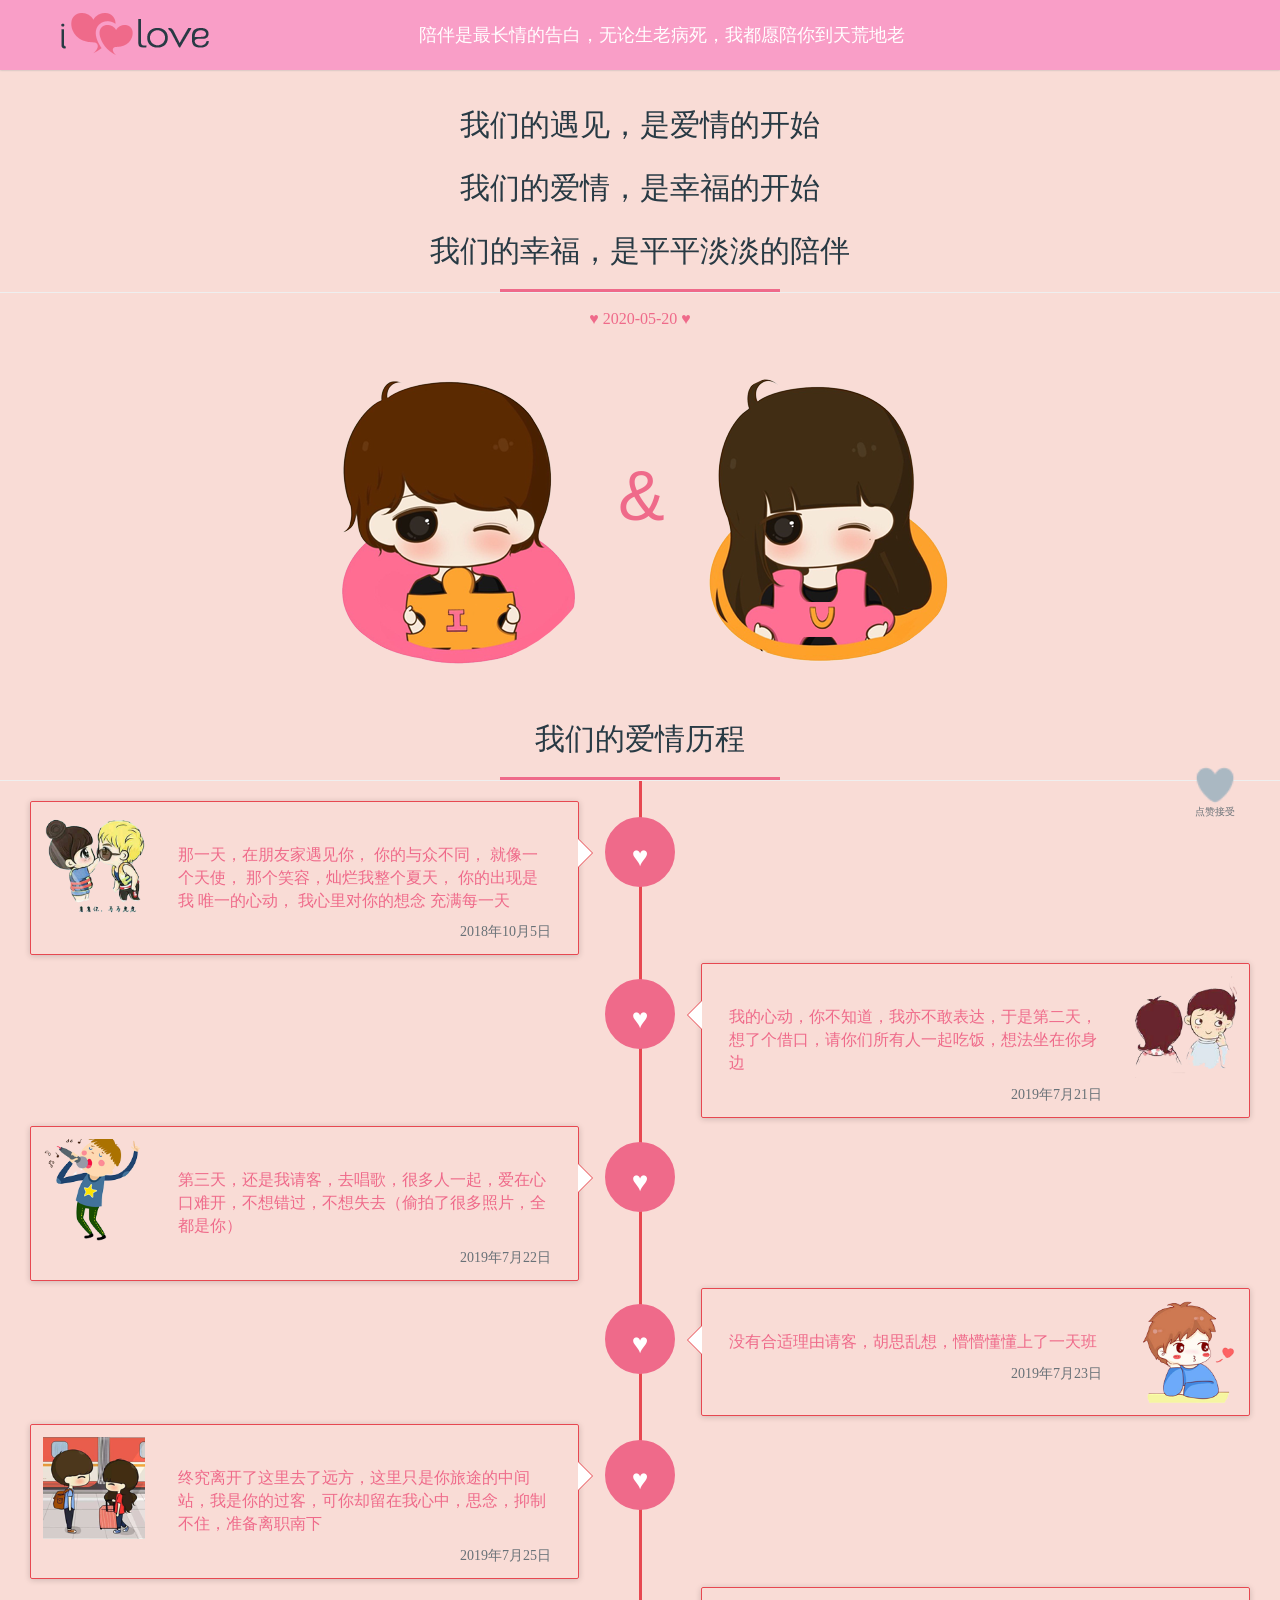
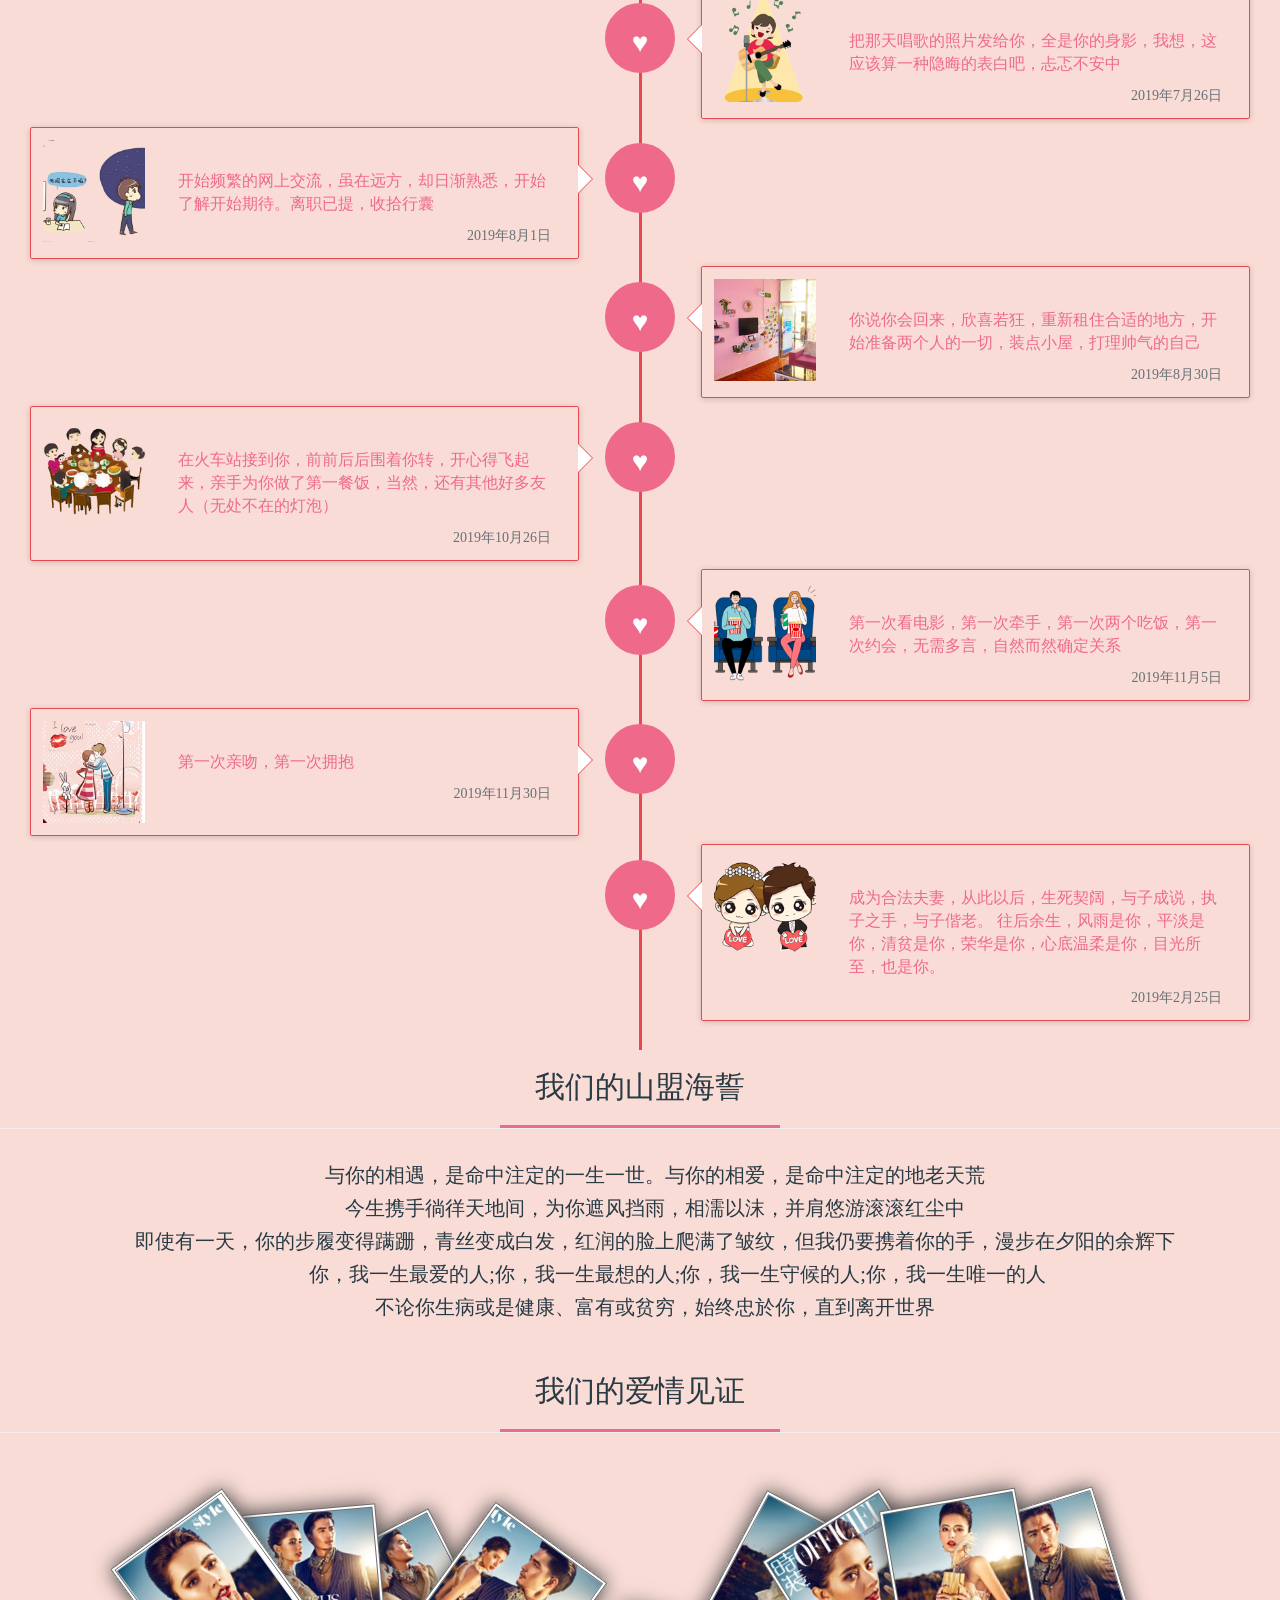
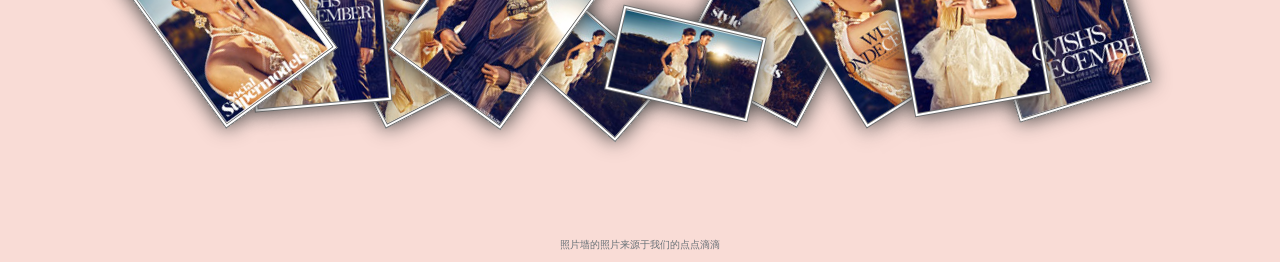
==== index_pc.html @ 4c925f4f "test" ====
<!DOCTYPE html>
<html lang="zh-CN">
<head>
    <title>我们的爱情</title>
    <meta charset="utf-8" />
    <meta http-equiv="X-UA-Compatible" content="IE=edge" />
    <meta name="viewport" content="width=device-width, initial-scale=1.0, maximum-scale=1.0, user-scalable=no"/>
    <link href="css/bootstrap.min.css" rel="stylesheet"/>

    <link href="css/sty.css" rel="stylesheet" />
    <link href="css/one.css" rel="stylesheet" />

    <!--照片墙-->
    <!--必要样式-->
    <link href="css/photopile.css" rel="stylesheet">
    <link rel="stylesheet" href="css/animate.css">
   
</head>
<body class="body">
<nav class="navbar navbar-default navbar-fixed-top" role="navigation"
     data-anijs="if: mouseover, do: bounceIn animated"
     style="background-color: #f99ec7 !important;box-shadow: 0 0 2px 0 #acacac;">
    <img class="pull-left" style="display: inline-block !important;margin: 10px 25px 10px 60px"
         src="images/logo.png" title="">
    <div class="col-xs-8 text-center txt" data-bind="">
        陪伴是最长情的告白，无论生老病死，我都愿陪你到天荒地老
    </div>
</nav>
<div class="container-fluid" style="margin-top: 88px">
    <div id="begin" class="col-xs-12 text-center txt underline" data-anijs="if: mouseover, do: swing animated" >
        <h2 class="col-xs-12" style="font-family: 'Great Vibes',cursive;
    color: #283a44; padding-bottom: 0px;">我们的遇见，是爱情的开始</h2>
        <h2 class="col-xs-12" style="font-family: 'Great Vibes',cursive;
    color: #283a44; padding-bottom: 0px;">我们的爱情，是幸福的开始</h2>
        <h2 class="col-xs-12" style="font-family: 'Great Vibes',cursive;
    color: #283a44; padding-bottom: 0px;">我们的幸福，是平平淡淡的陪伴</h2>
    </div>
    <span class="wow fadeInUp animated col-xs-12 text-center" data-wow-delay="0.7s" style="color: rgb(239, 106, 138);
         visibility: visible; animation-delay: 0.7s; animation-name: fadeInUp;margin: 15px auto;font-size: 16px">
        ♥ 2020-05-20 ♥</span>
    <div class="col-xs-12">
            <div class="col-xs-6 text-right"
                 data-anijs="if: click, do: rollOut animated, to: .boy, after: $removeAnim">
                <ul class="ch-grid man wow flipInX animated" data-wow-delay="0.5s" style="visibility: visible; animation-delay: 0.5s; animation-name: flipInX;">
                    <li class="boy">
                        <img src="images/boy.png" alt="">

                    </li>
                </ul>
            </div>
            <div class="and">&</div>
            <div class="col-xs-6 text-left"
                 data-anijs="if: click, do: rollIn animated, to: .girl, after: $removeAnim">
                <ul class="ch-grid woman wow flipInX animated" data-wow-delay="0.5s" style="visibility: visible; animation-delay: 0.5s; animation-name: flipInX;">
                    <li class="girl">
                        <img src="images/girl.png" alt="">
                    </li>
                </ul>
            </div>
    </div>
    <div class="col-xs-12 text-center txt underline">
        <h2 class="col-xs-12" style="font-family: 'Great Vibes',cursive;
    color: #283a44; padding-bottom: 0px;">我们的爱情历程</h2>
    </div>

    <div id="dslc-module-4" class=" dslc-module-Pluton_Time_Line dslc-in-viewport-check dslc-in-viewport-anim-none   dslc-module-handle-like-regular dslc-in-viewport" data-module-id="4" data-dslc-module-id="Pluton_Time_Line" data-dslc-module-size="12" data-dslc-anim="none" data-dslc-anim-delay="0" data-dslc-anim-duration="650" data-dslc-anim-easing="ease" data-dslc-preset="" style="animation: forwards 0.65s ease 0s 1 normal none running;">
        <div class="ilove_timeline">
            <div class="col-md-12">
                <ul class="timeline col-xs-12" >
                    <li class="col-xs-12" data-anijs="if: scroll, on: window, do: slideInLeft   animated, before: $scrollReveal repeat">
                        <div class="timeline-badge wow fadeInUp animated" data-wow-delay="0.5s"
                             style="visibility: visible; animation-delay: 0.5s; animation-name: fadeInUp;">
                            <i> ♥ </i>
                        </div>
                        <div class="timeline-panel wow fadeInLeft animated" data-wow-delay="0.7s" style="visibility: visible; animation-delay: 0.7s; animation-name: fadeInLeft;">
                            <div  class="" style="padding: 0;width: 102px;position: relative;float: left">
                                <img src="images/x1.png" alt="" style="width: 102px;height: 102px">
                            </div>
                            <div class="" style="padding: 0 15px 0 135px">
                            <div class="timeline-heading">
                                <p><br></p>
                            </div>
                            <div class="timeline-body">
                                <div >
                                    <div  >
                                        <p class="txtcolor">那一天，在朋友家遇见你，
                                            你的与众不同，
                                            就像一个天使，
                                            那个笑容，灿烂我整个夏天，
                                            你的出现是我
                                            唯一的心动，
                                            我心里对你的想念
                                            充满每一天</p>
                                    </div>
                                </div>
                            </div>
                                <div class="timeline-foot">2018年10月5日</div>
                            </div>
                        </div>
                    </li>
                    <li class="timeline-inverted  col-xs-12" data-anijs="if: scroll, on: window, do: slideInRight animated, before: $scrollReveal repeat">
                        <div class="timeline-badge wow fadeInUp animated" data-wow-delay="0.5s" style="visibility: visible; animation-delay: 0.5s; animation-name: fadeInUp;">
                            <i> ♥ </i>
                        </div>
                        <div class="timeline-panel wow fadeInLeft animated" data-wow-delay="0.7s" style="visibility: visible; animation-delay: 0.7s; animation-name: fadeInLeft;">
                            <div  class="" style="padding: 0;width: 102px;position: relative;float: right">
                                <img src="images/x2.png" alt="" style="width: 102px;height: 102px">
                            </div>
                            <div class="" style="padding: 0 135px 0 15px">

                            <div class="timeline-heading">
                                <p><br></p>
                            </div>
                            <div class="timeline-body">
                                <div >
                                    <div >
                                        <p class="txtcolor">我的心动，你不知道，我亦不敢表达，于是第二天，想了个借口，请你们所有人一起吃饭，想法坐在你身边</p>
                                    </div>
                                </div>
                            </div>
                            <div class="timeline-foot">2019年7月21日</div>
                                </div>
                        </div>
                    </li>
                    <li class=" col-xs-12" data-anijs="if: scroll, on: window, do: rollIn animated, before: $scrollReveal repeat">
                        <div class="timeline-badge wow fadeInUp animated" data-wow-delay="0.5s" style="visibility: visible; animation-delay: 0.5s; animation-name: fadeInUp;">
                            <i> ♥ </i>
                        </div>
                        <div class="timeline-panel wow fadeInLeft animated" data-wow-delay="0.7s" style="visibility: visible; animation-delay: 0.7s; animation-name: fadeInLeft;">
                            <div  class="" style="padding: 0;width: 102px;position: relative;float: left">
                                <img src="images/x3.png" alt="" style="width: 102px;height: 102px">
                            </div>
                            <div class="" style="padding: 0 15px 0 135px">
                            <div class="timeline-heading">
                                <p><br></p>
                            </div>
                            <div class="timeline-body">
                                <div >
                                    <div >
                                        <p class="txtcolor">第三天，还是我请客，去唱歌，很多人一起，爱在心口难开，不想错过，不想失去（偷拍了很多照片，全都是你）</p>
                                    </div>
                                </div>
                            </div>
                                <div class="timeline-foot">2019年7月22日</div>
                                </div>
                        </div>
                    </li>
                    <li class="timeline-inverted  col-xs-12" data-anijs="if: scroll, on: window, do: rollIn animated, before: $scrollReveal repeat">
                        <div class="timeline-badge wow fadeInUp animated" data-wow-delay="0.5s" style="visibility: visible; animation-delay: 0.5s; animation-name: fadeInUp;">
                            <i> ♥ </i>
                        </div>
                        <div class="timeline-panel wow fadeInLeft animated" data-wow-delay="0.7s" style="visibility: visible; animation-delay: 0.7s; animation-name: fadeInLeft;">
                            <div  class="" style="padding: 0;width: 102px;position: relative;float: right">
                                <img src="images/x4.png" alt="" style="width: 102px;height: 102px">
                            </div>
                            <div class="" style="padding: 0 135px 0 15px">
                            <div class="timeline-heading">
                                <p><br></p>
                            </div>

                            <div class="timeline-body">
                                <div >
                                    <div >
                                        <p class="txtcolor">没有合适理由请客，胡思乱想，懵懵懂懂上了一天班</p>
                                    </div>
                                </div>
                            </div>
                                <div class="timeline-foot">2019年7月23日</div>
                                </div>
                        </div>
                    </li>
                    <li data-anijs="if: scroll, on: window, do: rollIn animated, before: $scrollReveal repeat"  class=" col-xs-12">
                        <div class="timeline-badge wow fadeInUp" data-wow-delay="0.5s" style="">
                            <i> ♥ </i>
                        </div>
                        <div class="timeline-panel wow fadeInLeft" data-wow-delay="0.7s" style="">
                            <div  class="" style="padding: 0;width: 102px;position: relative;float: left">
                                <img src="images/x5.png" alt="" style="width: 102px;height: 102px">
                            </div>
                            <div class="" style="padding: 0 15px 0 135px">
                            <div class="timeline-heading">
                                <p><br></p>
                            </div>
                            <div class="timeline-body">
                                <div >
                                    <div >
                                        <p class="txtcolor">终究离开了这里去了远方，这里只是你旅途的中间站，我是你的过客，可你却留在我心中，思念，抑制不住，准备离职南下</p>
                                    </div>
                                </div>
                            </div>
                                <div class="timeline-foot">2019年7月25日</div>
                                </div>
                        </div>
                    </li>
                    <li data-anijs="if: scroll, on: window, do: rollIn animated, before: $scrollReveal repeat"  class="timeline-inverted  col-xs-12">
                        <div class="timeline-badge wow fadeInUp" data-wow-delay="0.5s" style="">
                            <i> ♥ </i>
                        </div>
                        <div class="timeline-panel wow fadeInLeft" data-wow-delay="0.7s" style="">
                            <div  class="" style="padding: 0;width: 102px;position: relative;float: left">
                                <img src="images/x6.png" alt="" style="width: 102px;height: 102px">
                            </div>
                            <div class="" style="padding: 0 15px 0 135px">
                                <div class="timeline-heading">
                                    <p><br></p>
                                </div>
                                <div class="timeline-body">
                                    <div >
                                        <div >
                                            <p class="txtcolor">把那天唱歌的照片发给你，全是你的身影，我想，这应该算一种隐晦的表白吧，忐忑不安中</p>
                                        </div>
                                    </div>
                                </div>
                                <div class="timeline-foot">2019年7月26日</div>
                            </div>
                        </div>
                    </li>
                    <li data-anijs="if: scroll, on: window, do: rollIn animated, before: $scrollReveal repeat"  class="col-xs-12">
                        <div class="timeline-badge wow fadeInUp" data-wow-delay="0.5s" style="">
                            <i> ♥ </i>
                        </div>
                        <div class="timeline-panel wow fadeInLeft" data-wow-delay="0.7s" style="">
                            <div  class="" style="padding: 0;width: 102px;position: relative;float: left">
                                <img src="images/x7.png" alt="" style="width: 102px;height: 102px">
                            </div>
                            <div class="" style="padding: 0 15px 0 135px">
                                <div class="timeline-heading">
                                    <p><br></p>
                                </div>
                                <div class="timeline-body">
                                    <div >
                                        <div>
                                            <p class="txtcolor">开始频繁的网上交流，虽在远方，却日渐熟悉，开始了解开始期待。离职已提，收拾行囊</p>
                                        </div>
                                    </div>
                                </div>
                                <div class="timeline-foot">2019年8月1日</div>
                            </div>
                        </div>
                    </li>
                    <li data-anijs="if: scroll, on: window, do: rollIn animated, before: $scrollReveal repeat"  class="timeline-inverted  col-xs-12">
                        <div class="timeline-badge wow fadeInUp" data-wow-delay="0.5s" style="">
                            <i> ♥ </i>
                        </div>
                        <div class="timeline-panel wow fadeInLeft" data-wow-delay="0.7s" style="">
                            <div  class="" style="padding: 0;width: 102px;position: relative;float: left">
                                <img src="images/x8.png" alt="" style="width: 102px;height: 102px">
                            </div>
                            <div class="" style="padding: 0 15px 0 135px">
                                <div class="timeline-heading">
                                    <p><br></p>
                                </div>
                                <div class="timeline-body">
                                    <div >
                                        <div >
                                            <p class="txtcolor">你说你会回来，欣喜若狂，重新租住合适的地方，开始准备两个人的一切，装点小屋，打理帅气的自己</p>
                                        </div>
                                    </div>
                                </div>
                                <div class="timeline-foot">2019年8月30日</div>
                            </div>
                        </div>
                    </li>
                    <li data-anijs="if: scroll, on: window, do: rollIn animated, before: $scrollReveal repeat"  class=" col-xs-12">
                        <div class="timeline-badge wow fadeInUp" data-wow-delay="0.5s" style="">
                            <i> ♥ </i>
                        </div>
                        <div class="timeline-panel wow fadeInLeft" data-wow-delay="0.7s" style="">
                            <div  class="" style="padding: 0;width: 102px;position: relative;float: left">
                                <img src="images/x9.png" alt="" style="width: 102px;height: 102px">
                            </div>
                            <div class="" style="padding: 0 15px 0 135px">
                                <div class="timeline-heading">
                                    <p><br></p>
                                </div>
                                <div class="timeline-body">
                                    <div >
                                        <div >
                                            <p class="txtcolor">在火车站接到你，前前后后围着你转，开心得飞起来，亲手为你做了第一餐饭，当然，还有其他好多友人（无处不在的灯泡）</p>
                                        </div>
                                    </div>
                                </div>
                                <div class="timeline-foot">2019年10月26日</div>
                            </div>
                        </div>
                    </li>
                    <li data-anijs="if: scroll, on: window, do: rollIn animated, before: $scrollReveal repeat"  class="timeline-inverted  col-xs-12">
                        <div class="timeline-badge wow fadeInUp" data-wow-delay="0.5s" style="">
                            <i> ♥ </i>
                        </div>
                        <div class="timeline-panel wow fadeInLeft" data-wow-delay="0.7s" style="">
                            <div  class="" style="padding: 0;width: 102px;position: relative;float: left">
                                <img src="images/x10.png" alt="" style="width: 102px;height: 102px">
                            </div>
                            <div class="" style="padding: 0 15px 0 135px">
                                <div class="timeline-heading">
                                    <p><br></p>
                                </div>
                                <div class="timeline-body">
                                    <div >
                                        <div>
                                            <p class="txtcolor">第一次看电影，第一次牵手，第一次两个吃饭，第一次约会，无需多言，自然而然确定关系</p>
                                        </div>
                                    </div>
                                </div>
                                <div class="timeline-foot">2019年11月5日</div>
                            </div>
                        </div>
                    </li>
                    <li data-anijs="if: scroll, on: window, do: rollIn animated, before: $scrollReveal repeat"  class=" col-xs-12">
                        <div class="timeline-badge wow fadeInUp" data-wow-delay="0.5s" style="">
                            <i> ♥ </i>
                        </div>
                        <div class="timeline-panel wow fadeInLeft" data-wow-delay="0.7s" style="">
                            <div  class="" style="padding: 0;width: 102px;position: relative;float: left">
                                <img src="images/x11.png" alt="" style="width: 102px;height: 102px">
                            </div>
                            <div class="" style="padding: 0 15px 0 135px">
                                <div class="timeline-heading">
                                    <p><br></p>
                                </div>
                                <div class="timeline-body">
                                    <div >
                                        <div >
                                            <p class="txtcolor">第一次亲吻，第一次拥抱</p>
                                        </div>
                                    </div>
                                </div>
                                <div class="timeline-foot">2019年11月30日</div>
                            </div>
                        </div>
                    </li>
                    <li data-anijs="if: scroll, on: window, do: rollIn animated, before: $scrollReveal repeat"  class="timeline-inverted  col-xs-12">
                        <div class="timeline-badge wow fadeInUp" data-wow-delay="0.5s" style="">
                            <i> ♥ </i>
                        </div>
                        <div class="timeline-panel wow fadeInLeft" data-wow-delay="0.7s" style="">
                            <div  class="" style="padding: 0;width: 102px;position: relative;float: left">
                                <img src="images/x12.png" alt="" style="width: 102px;height: 102px">
                            </div>
                            <div class="" style="padding: 0 15px 0 135px">
                                <div class="timeline-heading">
                                    <p><br></p>
                                </div>
                                <div class="timeline-body">
                                    <div >
                                        <div>
                                            <p class="txtcolor">成为合法夫妻，从此以后，生死契阔，与子成说，执子之手，与子偕老。
                                                往后余生，风雨是你，平淡是你，清贫是你，荣华是你，心底温柔是你，目光所至，也是你。</p>
                                        </div>
                                    </div>
                                </div>
                                <div class="timeline-foot">2019年2月25日</div>
                            </div>
                        </div>
                    </li>
                </ul>
            </div>
        </div>
        <div class="clearfix"></div>
    </div>

    <div class="col-xs-12 text-center txt underline">
        <h2 class="col-xs-12" style="font-family: 'Great Vibes',cursive;
    color: #283a44; padding-bottom: 0px;">我们的山盟海誓</h2>
    </div>
    <div class="col-xs-12 text-center "
         data-anijs="if: scroll,on: window,do: zoomInDown animated, before: $scrollReveal repeat">
        <span class="col-xs-12" style="font-family: 'Great Vibes',cursive;color: #283a44; font-size: 20px;
        margin: 15px;padding: 15px;line-height: 33px">
            与你的相遇，是命中注定的一生一世。与你的相爱，是命中注定的地老天荒<br>
            今生携手徜徉天地间，为你遮风挡雨，相濡以沫，并肩悠游滚滚红尘中<br>
            即使有一天，你的步履变得蹒跚，青丝变成白发，红润的脸上爬满了皱纹，但我仍要携着你的手，漫步在夕阳的余辉下<br>
　　     你，我一生最爱的人;你，我一生最想的人;你，我一生守候的人;你，我一生唯一的人<br>
           不论你生病或是健康、富有或贫穷，始终忠於你，直到离开世界
　</span>
    </div>

    <div class="col-xs-12 text-center txt underline">
        <h2 class="col-xs-12" style="font-family: 'Great Vibes',cursive;
    color: #283a44; padding-bottom: 0px;">我们的爱情见证</h2>
    </div>

    <div class="photopile-wrapper col-xs-12 text-center" data-anijs="if: scroll, on: window, do: rollIn animated, before: $scrollReveal repeat">
        <ul class="photopile col-xs-12">
            <li>
                <a href="images/p1.jpg">
                    <img src="images/p1_s.jpg"
                         alt="第一次相见"  />
                </a>
            </li>
            <li>
                <a href="images/p2.jpg">
                    <img src="images/p2_s.jpg"
                         alt="第一次约会"  />
                </a>
            </li>
            <li>
                <a href="images/p3.jpg">
                    <img src="images/p3_s.jpg"
                         alt="约会"  />
                </a>
            </li>
            <li>
                <a href="images/p4.jpg">
                    <img src="images/p4_s.jpg"
                         alt="看电影 "  />
                </a>
            </li>
            <li>
                <a href="images/p5.jpg">
                    <img src="images/p5_s.jpg"
                         alt="拥抱"  />
                </a>
            </li>
            <li>
                <a href="images/p6.jpg">
                    <img src="images/p6_s.jpg"
                         alt="聚会"  />
                </a>
            </li>
            <li>
                <a href="images/p7.jpg">
                    <img src="images/p7_s.jpg"
                         alt="离别"  />
                </a>
            </li>
            <li>
                <a href="images/p8.jpg">
                    <img src="images/p8_s.jpg"
                         alt="亲吻"  />
                </a>
            </li>
            <li>
                <a href="images/p9.jpg">
                    <img src="images/p9_s.jpg"
                         alt="接送"  />
                </a>
            </li>
            <li>
                <a href="images/p10.jpg">
                    <img src="images/p10_s.jpg"
                         alt="结婚"  />
                </a>
            </li>

        </ul>
    </div>

    <p class="text-center" style="font-size: 10px">照片墙的照片来源于我们的点点滴滴</p>
    <script src="js/jquery-1.11.0.min.js" type="text/javascript"></script>
    <script src="js/jquery-ui.min.js"></script>
    <script src="js/jquery.ui.touch-punch.min.js"></script>
    <script src="js/photopile.js"></script>
    <script type="text/javascript">
        $(function(){
            PhotoPile().scatter();
        });
    </script>
</div>
<audio id="bgmMusic" src="faded.mp3"
preload="auto" type="audio/mp3" autoplay="" loop=""></audio>
<script src="js/anijs-min.js"></script>
<script src="js/anijs-helper-scrollreveal-min.js"></script>
<script src="js/flu.js" type="text/javascript"></script>
<div class="heart "  rel="like" style=" height:130px;
    width:130px;">
    <p id="pClick" style="text-align: center;font-size: 10px;margin-bottom: 0px;
    margin-top: 85px;">点赞接受</p>
    <div class="heartCa"></div></div>
<script type="text/javascript">
    $(document).ready(function(){
        $('body').on("click",'.heart',function(){
            $(this).css("background-position","")
            $(this).addClass("heartAnimation");
            $(this).addClass("clickH");
            $('#pClick').addClass('tC');
            setTimeout(function () {
                $(".heart").removeClass('heartAnimation');
            }, 1000);
        });
    });
</script>
</body>
</html>
---- css/sty.css ----
/* -----------------------------------------------------[Master Stylesheet]Project:ilove - One Page Love Story HTML TemplateVersion:1.0Author:Webyzona.comLast update:02 Oct 2014[Table of contents]1. Body & General2. Core Bootstrap Modifications3. Preloader4. Main Navigation5. Full Width Fade Carousel6. Headings & Titles7. ADAM & EVE Section  - 7.1 Couples  - 7.2 Loveline8. Our Family Section  - 8.1 Family Members  - 8.2 Fun Facts9. Big Moments Section  - 9.1 Video  - 9.2 Special Events10.Favorites List Section  - 10.1 Favorites  - 10.2 Common Favorites11.Our Blog12.Contact Section13.Footer Section  - 13.1 Twitter  - 13.2 Footer14.Misc  - 14.1 Parallax Effect Control  - 14.2 Social Icons  - 14.3 Hover Effect  - 14.4 Pulsing Effect  - 14.5 Buttons  - 14.6 Magnific pop  - 14.7 ilove Font15.Responsive Changes16. Blog Pages18. 404 Pages18. Main Menu19.Wedding Page20.RSVP Form[Color codes]Background:#ffffff (White)Primary Color:#ef6a8a (Pink)Secondary Color:#f04c74 (Dark Pink)Headers / Titles:#283a44 (Dark Grey)Subtitles:#687177 (Light Grey)a (standard):#ef6a8a (Pink)a (visited):#f04c74 (Dark Pink)-------------------------------------------------------- */
h1, h2, h3, h4, h5, h6 {
    font-family: 'Lato', sans-serif;
    color: #333;
}

h1 {
    font-size: 36px;
}

h2 {
    font-size: 30px;
}

h3 {
    font-size: 26px;
}

h4 {
    font-size: 22px;
}

h5 {
    font-size: 18px;
}

h6 {
    font-size: 16px;
}

/* 1. Body & General */
html, body {
    height: 100%;
    font-family: 'Lato', sans-serif;
}

a {
    color: #ef6a8a;
}

a:hover {
    color: #f04c74;
}

a, a:hover, a:visited, a:active {
    text-decoration: none;
}

section {
    padding-top: 30px;
}

.separator {
    margin-top: 100px;
    height: 56px;
    background: url(../images/sep.png) no-repeat center center;
}

::selection {
    background: #ef6a8a;
    color: #FFF;
}

::-moz-selection {
    background: #ef6a8a;
    color: #FFF;
}

h2 span {
    color: #ef6a8a;
    font-weight: bolder;
}

p {
    color: #687177;
}

.padtop100 {
    padding-top: 100px;
}

.padtop75 {
    padding-top: 75px;
}

.padtop50 {
    padding-top: 50px;
}

.padding {
    padding: 50px 0;
}

.overlay {
    background: url(../images/overlay.png) repeat;
    position: absolute;
    width: 100%;
    height: 100%;
}

.overlay2 {
    background: url(../images/overlay2.png) repeat;
    position: absolute;
    width: 100%;
    height: 100%;
    z-index: 1;
}

.white {
    background: #FFF;
}

.grey {
    background: #f5f4f4;
}

.color {
    background: #ef6a8a;
}

.dark {
    background: #283a44;
}

.pattern {
    background: #ef6a8a url(../images/pattern.png) repeat center center;
}

/* Layout boxed*/
.layout-boxed .container_full {
    margin: 0 auto;
    min-width: 1170px;
    width: 82%;
}

/* 2. Core Bootstrap modifications Start  */
.container-fluid {
    padding: 0;
    overflow: hidden;
}

.tooltip.top > .tooltip-inner, .tooltip.bottom > .tooltip-inner {
    background-color: #283a44;
}

.tooltip.top > .tooltip-arrow {
    border-top-color: #283a44;
}

.tooltip.bottom > .tooltip-arrow {
    border-bottom-color: #283a44;
}

.zeropadding {
    padding: 0 !important;
}

textarea:focus, input[type="text"]:focus, #searchform .search:focus, .form-control:focus, input[type="password"]:focus, input[type="datetime"]:focus, input[type="datetime-local"]:focus, input[type="date"]:focus, input[type="month"]:focus, input[type="time"]:focus, input[type="week"]:focus, input[type="number"]:focus, input[type="email"]:focus, input[type="url"]:focus, input[type="search"]:focus, input[type="tel"]:focus, input[type="color"]:focus, .uneditable-input:focus {
    border-color: rgba(239, 106, 138, 0.8);
    -webkit-border-color: rgba(239, 106, 138, 0.8);
    box-shadow: none;
    outline: 0 none;
}

/* 3. Preloader */
#preloader {
    position: fixed;
    top: 0;
    left: 0;
    right: 0;
    bottom: 0;
    background-color: #ef6a8a;
    z-index: 9999999;
}

.spinner {
    position: absolute;
    left: 50%;
    top: 50%;
    width: 50px;
    height: 30px;
    text-align: center;
    font-size: 10px;
    margin-left: -25px;
}

.spinner > div {
    background-color: #fff;
    height: 100%;
    width: 6px;
    display: inline-block;
    -webkit-animation: stretchdelay 1.2s infinite ease-in-out;
    animation: stretchdelay 1.2s infinite ease-in-out;
}

.spinner .rect2 {
    -webkit-animation-delay: -1.1s;
    animation-delay: -1.1s;
}

.spinner .rect3 {
    -webkit-animation-delay: -1.0s;
    animation-delay: -1.0s;
}

.spinner .rect4 {
    -webkit-animation-delay: -0.9s;
    animation-delay: -0.9s;
}

.spinner .rect5 {
    -webkit-animation-delay: -0.8s;
    animation-delay: -0.8s;
}

@-webkit-keyframes stretchdelay {
    0%, 40%, 100% {
        -webkit-transform: scaleY(0.4);
    }
    20% {
        -webkit-transform: scaleY(1.0);
    }
}

@keyframes stretchdelay {
    0%, 40%, 100% {
        transform: scaleY(0.4);
        -webkit-transform: scaleY(0.4);
    }
    20% {
        transform: scaleY(1.0);
        -webkit-transform: scaleY(1.0);
    }
}

/* 4. Main Navigation  */
.topbar-nav {
    width: 100%;
    height: 75px;
    background: #fff;
    position: absolute;
    z-index: 75;
    box-shadow: 0 0 2px 0 #acacac;
}

.navbar-brand {
    padding: 15px;
    margin-top: -3px;
}

.navbar-default {
    background-color: #FFF;
    border: none;
}

.navbar-nav {
    margin: 12px;
}

.navbar-nav li a {
    outline: none;
}

.navbar-default .navbar-nav > li > a {
    text-transform: uppercase;
    color: #283a44;
    font-size: 14px;
    -webkit-transition: 0.4s;
    -moz-transition: 0.4s;
    -o-transition: 0.4s;
    -ms-transition: 0.4s;
    transition: 0.4s;
}

.navbar-default .nav > li > a:hover, .navbar-default .nav > li.active a, .navbar-default .nav > li.active > a:focus, .navbar-default .nav > li.active > a:hover {
    color: #ef6a8a;
    background: #FFF;
    outline: none;
}

.navbar-toggle {
    position: relative;
    float: right;
    padding: 9px 10px;
    margin-top: 10px;
    margin-right: 15px;
    margin-bottom: 12px;
    background-color: transparent;
    background-image: none;
    border: none;
    border-radius: 4px;
    color: #283a44;
    font-size: 25px;
}

.navbar-default .navbar-toggle:hover, .navbar-default .navbar-toggle:focus {
    background: none;
    color: #ef6a8a;
}

.dropdown-menu > li > a {
    padding: 10px 20px;
}

/* 5. Full Width Fade Carousel */
#geo {
    position: absolute;
    height: 100%;
    width: 100%;
    opacity: 0.5;
    z-index: 1;
}

#time div {
    padding: 20px;
    font-size: 30px;
    display: inline-block;
}

#time span {
    display: block;
    text-align: center;
    font-size: 20px;
}

.messages {
    position: absolute;
    height: 100%;
    width: 100%;
    z-index: 3;
    text-align: center;
    top: 20%;
    color: #FFF;
}

.messages h1 {
    font-size: 8em;
    font-family: 'Great Vibes', cursive;
    color: #fff;
}

.messages h4 {
    color: #fff;
    font-size: 18px;
}

.heart {
    color: #f04c74;
    font-size: 100px;
}

.carousel-fade .carousel-inner .item {
    opacity: 0;
    transition-property: opacity;
}

.carousel-fade .carousel-inner .active {
    opacity: 1;
}

.carousel-fade .carousel-inner .active.left, .carousel-fade .carousel-inner .active.right {
    left: 0;
    opacity: 0;
    z-index: 1;
}

.carousel-fade .carousel-inner .next.left, .carousel-fade .carousel-inner .prev.right {
    opacity: 1;
}

.carousel-fade .carousel-control {
    z-index: 2;
}

.carousel, .item, .active {
    height: calc(100% - 80px);
    height: -moz-calc(100% - 80px);
    height: -webkit-calc(100% - 80px);
    height: -o-calc(100% - 80px);
}

.carousel-inner {
    position: absolute;
    height: 100%;
    background: #000;
}

.carousel-img {
    position: absolute;
    height: 100%;
    width: 100%;
    background-color: #000;
    background-size: cover;
    background-position: center center;
}

.fill {
    width: 100%;
    height: 100%;
    background-position: center;
    background-size: cover;
}

.carousel-caption {
    left: 20%;
    right: 20%;
    text-align: -webkit-center;
}

.carousel-caption h1 {
    font-size: 30px;
    font-weight: bold;
    text-transform: uppercase;
}

.carousel-caption h2 {
    font-size: 16px;
    text-transform: uppercase;
}

.carousel-caption img {
    margin: 0 auto;
}

.ui-widget-header {
    width: 100%;
    height: 5px;
    background-color: #ef6a8a;
    position: absolute;
    z-index: 100;
}

.carousel-indicators {
    bottom: 100px;
}

.carousel-caption {
    top: 50%;
}

/* 6. Headings & Titles */
.bigtitle {
    font-size: 36px;
}

.heading {
    margin: 15px;
}

.heading h2 {
    font-size: 48px;
}

.heading i {
    color: #ef6a8a;
    font-size: 12px;
}

.heading p {
    padding: 40px 0 50px;
    margin: 0 auto;
    text-align: center;
    width: 70%;
    font-size: 16px;
}

p.underline2-desc {
    padding: 40px 0 50px;
    margin: 0 auto;
    text-align: center;
    width: 70%;
    font-size: 16px;
}

.heading span {
    color: #ef6a8a;
}

.heading h3 {
    font-family: 'Lato', sans-serif;
    color: #283a44;
}

.underline {
    font-family: 'Great Vibes', cursive;
    color: #283a44;
    border-bottom: 1px solid #efefef;
    padding-bottom: 35px;
    position: relative;
    text-align: center;
}

.underline:after {
    content: "";
    height: 3px;
    position: absolute;
    width: 100px;
    background: #ef6a8a;
    margin: 0 auto;
    left: 0;
    right: 0;
    bottom: 0;
}

.underline2 {
    font-family: 'Great Vibes', cursive;
    color: #FFF;
    padding-bottom: 15px;
    margin-top: 40px;
    position: relative;
    text-align: center;
    font-size: 48px;
}

.underline2:after {
    content: "";
    height: 3px;
    position: absolute;
    width: 100px;
    background: #FFF;
    margin: 0 auto;
    left: 0;
    right: 0;
    bottom: 0;
}

/* 7. ADAM & EVE Section *//* 7.1 Couples */
#aboutthem {
    padding-top: 0 !important;
}

.and {
    position: absolute;
    left: 50%;
    right: 50%;
    margin-top: 100px;
    font-size: 70px;
    margin-left: -22px;
    color: #ef6a8a;
    z-index: 2;
    font-family: 'Lato', sans-serif;
}

.man {
    text-align: right;
}

.woman {
    text-align: left;
}

.ch-grid {
    padding: 20px;
    list-style: none;
    display: block;
    width: 100%;
}

.ch-grid:after, .ch-item:before {
    content: '';
    display: table;
}

.ch-grid:after {
    clear: both;
}

.ch-grid li {
    width: 300px;
    height: 300px;
    display: inline-block;
    position: relative;
}

.ch-grid li img {
    position: absolute;
    left: 0;
    width: 300px;
    border-radius: 50%;
}

.ch-item {
    width: 100%;
    height: 100%;
    border-radius: 50%;
    position: relative;
    cursor: default;
    box-shadow: inset 0 0 0 16px rgba(255, 255, 255, 0.6), 0 1px 2px rgba(0, 0, 0, 0.1);
    -webkit-transition: all 0.4s ease-in-out;
    -moz-transition: all 0.4s ease-in-out;
    -o-transition: all 0.4s ease-in-out;
    -ms-transition: all 0.4s ease-in-out;
    transition: all 0.4s ease-in-out;
}

.ch-info {
    position: absolute;
    background: rgba(239, 106, 138, 0.8);
    width: inherit;
    height: inherit;
    border-radius: 50%;
    opacity: 0;
    text-align: center;
    -webkit-transition: all 0.4s ease-in-out;
    -moz-transition: all 0.4s ease-in-out;
    -o-transition: all 0.4s ease-in-out;
    -ms-transition: all 0.4s ease-in-out;
    transition: all 0.4s ease-in-out;
    -webkit-transform: scale(0);
    -moz-transform: scale(0);
    -o-transform: scale(0);
    -ms-transform: scale(0);
    transform: scale(0);
    -webkit-backface-visibility: hidden;
}

.ch-info h3 {
    color: #fff;
    text-transform: uppercase;
    letter-spacing: 2px;
    font-size: 22px;
    margin: 0 30px;
    padding: 45px 0 0 0;
    height: 140px;
    text-shadow: 0 0 1px #fff, 0 1px 2px rgba(0, 0, 0, 0.3);
}

.ch-info p {
    color: #fff;
    padding: 10px 5px;
    font-style: italic;
    margin: 0 30px;
    font-size: 12px;
    border-top: 1px solid rgba(255, 255, 255, 0.5);
    opacity: 0;
    -webkit-transition: all 1s ease-in-out 0.4s;
    -moz-transition: all 1s ease-in-out 0.4s;
    -o-transition: all 1s ease-in-out 0.4s;
    -ms-transition: all 1s ease-in-out 0.4s;
    transition: all 1s ease-in-out 0.4s;
}

.ch-item:hover {
    box-shadow: inset 0 0 0 1px rgba(255, 255, 255, 0.1), 0 1px 2px rgba(0, 0, 0, 0.1);
}

.ch-item:hover .ch-info {
    -webkit-transform: scale(1);
    -moz-transform: scale(1);
    -o-transform: scale(1);
    -ms-transform: scale(1);
    transform: scale(1);
    opacity: 1;
}

.ch-item:hover .ch-info p {
    opacity: 1;
}

/* 7.2 Loveline */
.timeline {
    list-style: none;
    padding: 20px 0 20px;
    margin: 0;
    position: relative;
}

.timeline:before {
    top: 0;
    bottom: 0;
    position: absolute;
    content: " ";
    width: 3px;
    background-color: #eeeeee;
    left: 50%;
    margin-left: -1.5px;
}

.timeline > li {
    margin-bottom: 20px;
    position: relative;
}

.timeline > li:before, .timeline > li:after {
    content: " ";
    display: table;
}

.timeline > li:after {
    clear: both;
}

.timeline > li:before, .timeline > li:after {
    content: " ";
    display: table;
}

.timeline > li:after {
    clear: both;
}

.timeline > li > .timeline-panel {
    width: 45%;
    float: left;
    border: 1px solid #d4d4d4;
    border-radius: 2px;
    padding: 20px;
    position: relative;
    -webkit-box-shadow: 0 1px 6px rgba(0, 0, 0, 0.175);
    box-shadow: 0 1px 6px rgba(0, 0, 0, 0.175);
}

.timeline > li > .timeline-panel:before {
    position: absolute;
    top: 36px;
    right: -15px;
    display: inline-block;
    border-top: 15px solid transparent;
    border-left: 15px solid #ccc;
    border-right: 0 solid #ccc;
    border-bottom: 15px solid transparent;
    content: " ";
}

.timeline > li > .timeline-panel:after {
    position: absolute;
    top: 37px;
    right: -14px;
    display: inline-block;
    border-top: 14px solid transparent;
    border-left: 14px solid #fff;
    border-right: 0 solid #fff;
    border-bottom: 14px solid transparent;
    content: " ";
}

.timeline > li > .timeline-badge {
    color: #fff;
    width: 70px;
    height: 70px;
    line-height: 70px;
    font-size: 1.4em;
    text-align: center;
    position: absolute;
    top: 16px;
    left: 50%;
    margin-left: -35px;
    background-color: #ef6a8a;
    z-index: 2;
    border-top-right-radius: 50%;
    border-top-left-radius: 50%;
    border-bottom-right-radius: 50%;
    border-bottom-left-radius: 50%;
    -webkit-transition: 0.4s;
    -moz-transition: 0.4s;
    -o-transition: 0.4s;
    -ms-transition: 0.4s;
    transition: 0.4s;
    border: 2px solid #ef6a8a;
    cursor: pointer;
}

.timeline > li > .timeline-badge:hover {
    background: #FFF;
    color: #ef6a8a;
}

.timeline > li > .timeline-badge i {
    line-height: 75px;
    font-size: 28px;
}

.timeline > li.timeline-inverted > .timeline-panel {
    float: right;
}

.timeline > li.timeline-inverted > .timeline-panel:before {
    border-left-width: 0;
    border-right-width: 15px;
    left: -15px;
    right: auto;
}

.timeline > li.timeline-inverted > .timeline-panel:after {
    border-left-width: 0;
    border-right-width: 14px;
    left: -14px;
    right: auto;
}

.timeline-title {
    margin-top: 0;
    color: #ef6a8a;
    font-size: 18px;
}

.timeline-body > p, .timeline-body > ul {
    margin-bottom: 0;
}

.timeline-body > p + p {
    margin-top: 5px;
}

.negative25 {
    margin-top: -25px;
}

.negative50 {
    margin-top: -50px;
}

.negative75 {
    margin-top: -75px;
}

.negative100 {
    margin-top: -100px;
}

/* 8. Our Family Section *//* 8.1 Family Members */
.family-member {
    margin: 10px;
}

.family-member img {
    border-radius: 180px;
}

.family-member h4 {
    padding: 10px;
    color: #f04c74;
    margin: 0;
    text-align: center;
    font-size: 18px;
}

.family-member h5 {
    color: #283a44;
    margin: 0;
    font-size: 14px;
    text-align: center;
}

.man-family h3, .woman-family h3 {
    color: #ef6a8a;
    font-size: 24px;
    text-align: center;
    margin-top: 100px;
    margin-bottom: 30px;
}

.man-family p, .woman-family p {
    text-align: center;
    margin-bottom: 30px;
}

/* 8.2 Fun Facts */
.fun-facts {
    margin-bottom: 20px;
    color: #949da2;
}

.fun-facts .ico {
    float: left;
    width: 21.40350877192982%;
}

.fun-facts .text {
    float: left;
    margin-left: 6.666666666666667%;
    width: 71.92982456140351%;
}

.fun-facts span {
    width: 120px;
    height: 120px;
    border: 2px #ef6a8a solid;
    border-radius: 120px;
    background: #FFF;
    line-height: 120px;
    text-align: center;
    color: #ef6a8a;
    font-size: 50px;
    -webkit-transition: 0.4s;
    -moz-transition: 0.4s;
    -o-transition: 0.4s;
    -ms-transition: 0.4s;
    transition: 0.4s;
}

.fun-facts span:hover {
    background: #ef6a8a;
    color: #FFF;
    cursor: pointer;
}

.fun-facts h4 {
    padding: 15px 0;
    text-transform: none;
    color: #687177;
    line-height: 0;
    font-size: 16px;
    font-weight: bold;
}

.counting {
    text-align: center;
}

.counts {
    font-size: 30px;
    color: #ef6a8a;
}

.counting h5 {
    text-transform: uppercase;
    color: #687177;
}

/* 9. Big Moments Section *//* 9.1 Video */
#moments {
    padding-top: 0;
}

.playvid a {
    color: #FFF;
    font-size: 90px;
    padding: 5px;
    line-height: 350px;
}

.playvid a:hover {
    text-decoration: none;
    color: #ef6a8a;
}

.bigmoments .owl-carousel .owl-wrapper, .owl-carousel .owl-item {
    padding: 0;
}

/* 9.2 Special Events */
.event {
    margin: 30px;
    width: 320px;
    background: #ef6a8a;
    color: #FFF;
    text-align: center;
    padding: 20px;
}

.alternative {
    background: #f04c74 !important;
}

.event i {
    font-size: 42px;
    padding: 10px 0;
}

.event h4 {
    color: #fff;
    font-size: 18px;
}

.event p {
    color: #FFF;
    padding: 10px 0;
}

/* 10. Favorites List Section *//* 10.1 Favorites */
.favlist {
    text-align: center;
}

.favlist img {
    max-width: 320px;
}

.favlist-title {
    width: 100%;
    text-align: center;
}

.favlist-name {
    width: 150px;
    background: #ef6a8a;
    color: #FFF;
    padding: 10px;
    display: inline-block;
    font-size: 22px;
    text-transform: uppercase;
}

.timeline-left {
    float: left;
    text-align: right;
    margin-left: 70px;
    margin-top: 18px;
}

.timeline-right {
    float: right;
    text-align: left;
    margin-right: 70px;
    margin-top: 18px;
}

.timeline-badge {
    color: #fff;
    width: 50px;
    height: 50px;
    line-height: 45px;
    font-size: 1.4em;
    text-align: center;
    position: absolute;
    top: 16px;
    left: 50%;
    margin-left: -25px;
    background-color: #ef6a8a;
    z-index: 2;
    border-top-right-radius: 50%;
    border-top-left-radius: 50%;
    border-bottom-right-radius: 50%;
    border-bottom-left-radius: 50%;
}

/* 10.2 Common Favorites */
.commonfav .owl-item {
    text-align: center;
}

.commonfav h3 {
    margin-top: 50px;
}

.common {
    width: 300px;
    display: inline-block;
    margin: 30px 0 20px 0;
}

.common-icon {
    font-size: 42px !important;
    color: #f04c74;
}

.common h4 {
    color: #FFF;
    text-align: center;
    line-height: 0;
    font-size: 18px;
}

.commonfav .owl-theme .owl-controls .owl-page span {
    background: #FFF;
}

/* 11. Our Blog */
#blogs {
    margin: 20px;
}

.blog-item {
    width: 31%;
    margin: 1%;
    -moz-box-shadow: 0 8px 15px rgba(0, 0, 0, 0.1);
    -webkit-box-shadow: 0 8px 15px rgba(0, 0, 0, 0.1);
    box-shadow: 0 8px 15px rgba(0, 0, 0, 0.1);
}

.blog-date {
    position: absolute;
    top: 0;
    margin-left: 10px;
    background: #ef6a8a;
    width: 50px;
    height: 50px;
    text-align: center;
    color: #FFF;
    padding: 7px;
    font-weight: bold;
}

.year {
    position: absolute;
    top: 0;
    margin-left: 10px;
    margin-top: 50px;
    background: #283a44;
    width: 50px;
    text-align: center;
    color: #FFF;
    padding: 2px;
    font-weight: bold;
}

.blog-item h4 {
    background: #FFF;
    margin: 0;
    color: #ef6a8a;
    padding: 20px;
    font-size: 18px;
}

.blog-item p {
    background: #FFF;
    margin: 0;
    color: #687177;
    padding: 0 20px;
}

.blog-item > .stats {
    background: #FFF;
    margin: 0;
    color: #687177;
    padding: 20px;
    font-size: 12px;
}

.blog-item a {
    color: #ef6a8a;
}

.blog-item a:hover {
    color: #f04c74;
}

.post {
    padding-left: 0;
}

.post-text {
    padding: 20px 0;
}

.post-side {
    padding-left: 0;
}

.post-bar ul {
    margin-left: -40px;
}

.post-bar li {
    display: inline-block;
    list-style: none;
    color: #999999;
    font-size: 12px;
}

.tags {
    line-height: 30px;
}

.tags > .btn-normal a {
    font-size: 12px;
    margin: 5px 5px 5px 0;
    padding: 7px;
    line-height: 15px;
}

#load, #blog-load {
    padding: 30px 0;
}

.close-content, .blog-close-content {
    display: none;
    height: 50px;
    line-height: 50px;
    position: relative;
    font-size: 36px;
    color: #ef6a8a;
    text-align: right;
    margin-right: 20px;
    margin-bottom: -145px;
    margin-top: 100px;
    cursor: pointer;
    z-index: 50;
}

#ajax-content, #blog-ajax-content {
    margin: 15px;
}

.extra-content .carousel, .blog-extra-content .carousel {
    padding: 0;
    margin-bottom: 10px;
}

.extra-content, .blog-extra-content {
    padding: 70px 15px 120px;
}

.extra-content h4, .blog-extra-content h4 {
    color: #ef6a8a;
}

/* 12. Contact Section */
.contact {
    padding-bottom: 50px;
}

.form-horizontal {
    text-align: center;
}

.form-control {
    height: 50px;
    box-shadow: none;
    border-color: #dfdfdf;
    border-radius: 0;
    margin-bottom: 15px;
}

#searchform .search-submit {
    display: none;
}

#blog-list {
    padding: 0;
}

.blog-post .metas-blog {
    margin: 16px 0;
    padding: 0;
}

.blog-post .metas-blog a {
    color: #ef6a8a;
}

.blog-post .metas-blog a:hover {
    color: #f04c74;
}

#searchform .search {
    height: 50px;
    box-shadow: none;
    border-color: #dfdfdf;
    border-radius: 0;
    margin-bottom: 15px;
    background-image: none;
    border: 1px solid #ccc;
    box-shadow: 0 1px 1px rgba(0, 0, 0, 0.075) inset;
    color: #555;
    display: block;
    font-size: 14px;
    line-height: 1.42857;
    padding: 6px 12px;
    transition: border-color 0.15s ease-in-out 0s, box-shadow 0.15s ease-in-out 0s;
    width: 100%;
}

.btn-submitform {
    text-align: center;
}

.btn-submitform #submit, .form-submit #submit {
    color: #ef6a8a;
    font-size: 1.35em;
    font-weight: 400;
    letter-spacing: 1px;
    text-shadow: 0 0 1px rgba(255, 255, 255, 0.3);
    text-transform: uppercase;
    border: 3px solid #ef6a8a;
    display: inline-block;
    line-height: 20px;
    background: none;
    margin: 15px;
    outline: medium none;
    padding: 10px 20px;
    position: relative;
    text-decoration: none;
}

.btn-submitform #submit:hover, .form-submit #submit:hover {
    border: 3px solid #687177;
}

/* 13. Footer Section */
.footer {
    background: #FFF;
}

/* 13.1 Twitter */
.footer1 {
    margin-top: 50px;
}

.footer1, .footer1 p {
    color: #FFF;
}

.footer-tweet {
    margin: 40px 0;
}

.twitter-icon span {
    color: #fff;
}

.ilove-twitter.owl-theme .owl-controls .owl-page span {
    background-color: #FFF;
}

.ilove-twitter.owl-theme {
    list-style: none;
    padding: 0 20px;
    text-align: center;
    font-size: 20px;
    width: 70%;
    margin: 0 auto;
}

.tweet_text {
    color: #FFF;
    text-transform: uppercase;
    font-size: 16px;
}

.tweet_text a {
    color: #FFF;
    font-size: 16px;
}

.tweet_time {
    color: #fff;
}

.tweet_time a {
    color: #FFF;
    font-size: 14px;
}

/* 13.2 Footer */
.footer2 {
    padding: 18px 15px 0 15px;
    color: #949da2;
    border-bottom: 4px #ef6a8a solid;
    text-align: center;
}

.footer2 p {
    padding: 10px 0 0;
    margin-bottom: 10px;
}

.footer2 img {
    padding: 10px;
}

.footer2 .social-icons ul {
    display: inline-block;
    margin-top: 0;
}

.footer2 > div > .social-icons {
    height: 30px;
}

/* 14. Misc *//* 14.1 Parallax Effect Control */
.video-parallax {
    height: 360px;
    text-align: center;
}

.favourites-parallax {
    height: 350px;
    text-align: center;
    background: url(../images/parallax-favourites-bg.jpg) 50% no-repeat;
    background-attachment: fixed;
    background-size: cover;
}

.family-parallax {
    height: 350px;
    text-align: center;
    background: url(../images/parallax-family-bg.jpg) 50% no-repeat;
    background-attachment: fixed;
    background-size: cover;
}

.common-parallax {
    height: 450px;
    text-align: center;
    background: url(../images/parallax-common-bg.jpg) 50% no-repeat fixed;
    background-size: cover;
}

.contact-parallax {
    height: 350px;
    text-align: center;
    background: url(../images/parallax-contact-bg.jpg) 50% no-repeat fixed;
    background-size: cover;
}

video#bgvideo {
    position: fixed;
    left: 0;
    bottom: 0;
    min-width: 100%;
    min-height: 400px;
    z-index: -1000;
    overflow: hidden;
}

/* 14.2 Social Icons */
.social-icons {
    padding: 0 !important;
    margin: 0 0 0 -40px !important;
    list-style-type: none !important;
    height: 60px;
    text-align: center;
}

.social-icons li {
    float: left !important;
    margin-right: 2px !important;
    margin-bottom: 2px !important;
    padding: 0 !important;
    display: inline !important;
    width: auto !important;
}

.social-icons li a {
    -moz-transition: all 0.3s ease 0s;
    display: block !important;
    float: left !important;
    height: 100% !important;
    margin: 0 !important;
    padding: 0 !important;
    width: 40px !important;
    height: 40px !important;
    text-indent: -9999px !important;
}

.social-icons li a:hover {
    background-position: 0 -40px !important;
}

.social-icons li a {
    background-color: transparent;
}

.social-icons li.aim a {
    background: url(../images/aim.png) no-repeat 0 0;
}

.social-icons li.aim a:hover {
    background-color: #e95a00;
}

.social-icons li.apple a {
    background: url(../images/apple.png) no-repeat 0 0;
}

.social-icons li.apple a:hover {
    background-color: #606060;
}

.social-icons li.behance a {
    background: url(../images/behance.png) no-repeat 0 0;
}

.social-icons li.behance a:hover {
    background-color: #18a3fe;
}

.social-icons li.blogger a {
    background: url(../images/blogger.png) no-repeat 0 0;
}

.social-icons li.blogger a:hover {
    background-color: #fb913f;
}

.social-icons li.cargo a {
    background: url(../images/cargo.png) no-repeat 0 0;
}

..social-icons li.delicious a {
    background: url(../images/delicious.png) no-repeat 0 0;
}

.social-icons li.facebook a {
    background: url(../images/facebook.png) no-repeat 0 0;
}

.social-icons li.facebook a:hover {
    background-color: #3b5998;
}

.social-icons li.flickr a {
    background: url(../images/flickr.png) no-repeat 0 0;
}

.social-icons li.flickr a:hover {
    background-color: #f1628b;
}

.social-icons li.google a {
    background: url(../images/google.png) no-repeat 0 0;
}

.social-icons li.google a:hover {
    background-color: #dd4b39;
}

.social-icons li.googleplus a {
    background: url(../images/googleplus.png) no-repeat 0 0;
}

.social-icons li.googleplus a:hover {
    background-color: #d94a39;
}

.social-icons li.html5 a {
    background: url(../images/html5.png) no-repeat 0 0;
}

.social-icons li.html5 a:hover {
    background-color: #f3642c;
}

.social-icons li.linkedin a {
    background: url(../images/linkedin.png) no-repeat 0 0;
}

.social-icons li.linkedin a:hover {
    background-color: #71b2d0;
}

.social-icons li.orkut a {
    background: url(../images/orkut.png) no-repeat 0 0;
}

.social-icons li.orkut a:hover {
    background-color: #ed2590;
}

.social-icons li.paypal a {
    background: url(../images/paypal.png) no-repeat 0 0;
}

.social-icons li.paypal a:hover {
    background-color: #32689a;
}

.social-icons li.picasa a {
    background: url(../images/picasa.png) no-repeat 0 0;
}

.social-icons li.picasa a:hover {
    background-color: #444;
}

.social-icons li.pinterest a {
    background: url(../images/pinterest.png) no-repeat 0 0;
}

.social-icons li.pinterest a:hover {
    background-color: #cb2027;
}

.social-icons li.rss a {
    background: url(../images/rss.png) no-repeat 0 0;
}

.social-icons li.rss a:hover {
    background-color: #fe9900;
}

.social-icons li.skype a {
    background: url(../images/skype.png) no-repeat 0 0;
}

.social-icons li.skype a:hover {
    background-color: #18b7f1;
}

.social-icons li.tumblr a {
    background: url(../images/tumblr.png) no-repeat 0 0;
}

.social-icons li.tumblr a:hover {
    background-color: #3a5976;
}

.social-icons li.twitter a {
    background: url(../images/twitter.png) no-repeat 0 0;
}

.social-icons li.twitter a:hover {
    background-color: #48c4d2;
}

.social-icons li.vimeo a {
    background: url(../images/vimeo.png) no-repeat 0 0;
}

.social-icons li.vimeo a:hover {
    background-color: #62a0ad;
}

.social-icons li.wordpress a {
    background: url(../images/wordpress.png) no-repeat 0 0;
}

.social-icons li.wordpress a:hover {
    background-color: #464646;
}

.social-icons li.yelp a {
    background: url(../images/yelp.png) no-repeat 0 0;
}

.social-icons li.yelp a:hover {
    background-color: #c41200;
}

.social-icons li.youtube a {
    background: url(../images/youtube.png) no-repeat 0 0;
}

.social-icons li.youtube a:hover {
    background-color: #f45750;
}

/* 14.3 Hover Effect */
.grid {
    padding: 0;
    max-width: 1300px;
    margin: 0 auto;
    list-style: none;
    text-align: center;
}

.grid li {
    margin: 0;
    padding: 0;
    text-align: left;
    position: relative;
}

.grid figure {
    margin: 0;
    position: relative;
}

.grid figure img {
    max-width: 100%;
    display: block;
    position: relative;
    cursor: pointer;
}

.grid figcaption {
    position: absolute;
    top: 0;
    left: 0;
    padding: 10px;
    background: #ef6a8a;
    color: #FFF;
}

.grid figcaption h4 {
    margin: 0;
    padding: 5px 0;
    color: #fff;
}

.cs-style-3 figure {
    overflow: hidden;
}

.cs-style-3 figure img {
    -webkit-transition: -webkit-transform 0.8s ease-out;
    -moz-transition: -moz-transform 0.8s ease-out;
    transition: transform 0.8s ease-out;
}

.no-touch .cs-style-3 figure:hover img, .cs-style-3 figure.cs-hover img {
    -webkit-transform: scale(1.2) rotate(5deg);
    -moz-transform: scale(1.2) rotate(5deg);
    -ms-transform: scale(1.2) rotate(5deg);
    transform: scale(1.2) rotate(5deg);
}

.cs-style-3 figcaption {
    height: 40%;
    width: 100%;
    top: auto;
    bottom: 0;
    opacity: 0;
    -webkit-transform: translateY(100%);
    -moz-transform: translateY(100%);
    -ms-transform: translateY(100%);
    transform: translateY(100%);
    -webkit-transition: -webkit-transform 0.4s, opacity 0.1s 0.3s;
    -moz-transition: -moz-transform 0.4s, opacity 0.1s 0.3s;
    transition: transform 0.4s, opacity 0.1s 0.3s;
}

.no-touch .cs-style-3 figure:hover figcaption, .cs-style-3 figure.cs-hover figcaption {
    opacity: 1;
    -webkit-transform: translateY(0px);
    -moz-transform: translateY(0px);
    -ms-transform: translateY(0px);
    transform: translateY(0px);
    -webkit-transition: -webkit-transform 0.4s, opacity 0.1s;
    -moz-transition: -moz-transform 0.4s, opacity 0.1s;
    transition: transform 0.4s, opacity 0.1s;
}

.cs-style-3 figure a {
    position: absolute;
    top: 0;
    right: 0;
    width: 100%;
    height: 100%;
    text-align: center;
    line-height: 100%;
    color: #fff;
    opacity: 0;
    -webkit-transition: all 0.5s ease-in-out;
    -moz-transition: all 0.5s ease-in-out;
    -o-transition: all 0.5s ease-in-out;
    transition: all 0.5s ease-in-out;
}

.cs-style-3 figure a:hover {
    position: absolute;
    top: 0;
    right: 0;
    width: 100%;
    height: 100%;
    text-align: center;
    line-height: 100%;
    color: #fff;
    opacity: 1;
    -webkit-transition: all 0.5s ease-in-out;
    -moz-transition: all 0.5s ease-in-out;
    -o-transition: all 0.5s ease-in-out;
    transition: all 0.5s ease-in-out;
}

.cs-style-3 figure a span {
    position: absolute;
    top: 30%;
    right: 0;
    width: 100%;
    height: 100%;
    text-align: center;
    line-height: 100%;
    color: #fff;
}

/* 14.4 Pulsing Effect */
.pulsing {
    animation-name: pulsing;
    -webkit-animation-name: pulsing;
    animation-duration: 1s;
    -webkit-animation-duration: 1s;
    animation-iteration-count: infinite;
    -webkit-animation-iteration-count: infinite;
}

@-webkit-keyframes pulsing {
    0% {
        -webkit-transform: scale(1);
        transform: scale(1);
    }
    50% {
        -webkit-transform: scale(1.1);
        transform: scale(1.1);
    }
    100% {
        -webkit-transform: scale(1);
        transform: scale(1);
    }
}

@keyframes pulsing {
    0% {
        -webkit-transform: scale(1);
        -ms-transform: scale(1);
        transform: scale(1);
    }
    50% {
        -webkit-transform: scale(1.1);
        -ms-transform: scale(1.1);
        transform: scale(1.1);
    }
    100% {
        -webkit-transform: scale(1);
        -ms-transform: scale(1);
        transform: scale(1);
    }
}

/* 14.5 Buttons */
.btn-special a {
    padding: 10px 20px;
    position: relative;
    display: inline-block;
    margin: 15px 25px;
    outline: none;
    color: #fff;
    text-decoration: none;
    text-transform: uppercase;
    letter-spacing: 1px;
    font-weight: 400;
    text-shadow: 0 0 1px rgba(255, 255, 255, 0.3);
    font-size: 1.35em;
}

.btn-special a::before, .btn-special a::after {
    position: absolute;
    top: 0;
    left: 0;
    width: 100%;
    height: 100%;
    border: 3px solid #ef6a8a;
    content: '';
    -webkit-transition: -webkit-transform 0.3s, opacity 0.3s;
    -moz-transition: -moz-transform 0.3s, opacity 0.3s;
    transition: transform 0.3s, opacity 0.3s;
}

.btn-special a::after {
    border-color: #fff;
    opacity: 0;
    -webkit-transform: translateY(-7px) translateX(6px);
    -moz-transform: translateY(-7px) translateX(6px);
    transform: translateY(-7px) translateX(6px);
}

.btn-special a:hover::before, .btn-special a:focus::before {
    opacity: 0;
    -webkit-transform: translateY(5px) translateX(-5px);
    -moz-transform: translateY(5px) translateX(-5px);
    transform: translateY(5px) translateX(-5px);
}

.btn-special a:hover::after, .btn-special a:focus::after {
    opacity: 1;
    -webkit-transform: translateY(0px) translateX(0px);
    -moz-transform: translateY(0px) translateX(0px);
    transform: translateY(0px) translateX(0px);
}

.btn-normal a {
    padding: 10px 20px;
    position: relative;
    display: inline-block;
    margin: 15px 0;
    outline: none;
    color: #ef6a8a;
    text-decoration: none;
    text-transform: uppercase;
    letter-spacing: 1px;
    font-weight: 400;
    text-shadow: 0 0 1px rgba(255, 255, 255, 0.3);
    font-size: 1.35em;
}

.btn-normal a::before, .btn-normal a::after {
    position: absolute;
    top: 0;
    left: 0;
    width: 100%;
    height: 100%;
    border: 3px solid #ef6a8a;
    content: '';
    -webkit-transition: -webkit-transform 0.3s, opacity 0.3s;
    -moz-transition: -moz-transform 0.3s, opacity 0.3s;
    transition: transform 0.3s, opacity 0.3s;
}

.btn-normal a::after {
    border-color: #687177;
    opacity: 0;
    -webkit-transform: translateY(-7px) translateX(6px);
    -moz-transform: translateY(-7px) translateX(6px);
    transform: translateY(-7px) translateX(6px);
}

.btn-normal a:hover::before, .btn-normal a:focus::before {
    opacity: 0;
    -webkit-transform: translateY(5px) translateX(-5px);
    -moz-transform: translateY(5px) translateX(-5px);
    transform: translateY(5px) translateX(-5px);
}

.btn-normal a:hover::after, .btn-normal a:focus::after {
    opacity: 1;
    -webkit-transform: translateY(0px) translateX(0px);
    -moz-transform: translateY(0px) translateX(0px);
    transform: translateY(0px) translateX(0px);
}

.btn-normal a:hover {
    color: #687177;
}

/* 14.6 Magnific pop */
.mfp-zoom-in .mfp-with-anim {
    opacity: 0;
    transition: all 0.2s ease-in-out;
    transform: scale(0.8);
}

.mfp-zoom-in.mfp-bg {
    opacity: 0;
    transition: all 0.3s ease-out;
}

.mfp-zoom-in.mfp-ready .mfp-with-anim {
    opacity: 1;
    transform: scale(1);
}

.mfp-zoom-in.mfp-ready.mfp-bg {
    opacity: 1;
}

.mfp-zoom-in.mfp-removing .mfp-with-anim {
    transform: scale(0.8);
    opacity: 0;
}

.mfp-zoom-in.mfp-removing.mfp-bg {
    opacity: 0;
}

/* 14.7 ilove Font */
.icon {
    display: inline-block;
    font-size: inherit;
    text-rendering: auto;
    -webkit-font-smoothing: antialiased;
    -moz-osx-font-smoothing: grayscale;
}

/* 15. Responsive Changes */
@media screen and (min-width: 1023px) and (max-width: 1169px) {
    .event {
        margin: 0;
        width: 100%;
    }

    .carousel, .item, .active {
        max-height: 660px;
    }
}

@media screen and (min-width: 768px) and (max-width: 1023px) {
    .carousel, .item, .active {
        max-height: 510px;
    }

    .text-center {
        width: 750px;
        margin: 0 auto;
    }

    .text-center .row {
        width: 525px;
        margin: 0 auto;
    }

    .navbar-header {
        width: auto;
        text-align: center;
        padding-top: 20px;
        float: left;
    }

    .navbar-header a {
        width: 100%;
        padding: 0px;
    }

    .navbar-collapse {
        padding-right: 0;
    }

    .navbar-nav {
        margin: 16px 0 12px 12px;
    }

    .nav > li > a {
        padding: 10px 7px;
    }

    .navbar-brand {
        padding: 15px 0;
    }

    .navbar-default .navbar-nav > li > a {
        text-transform: none;
    }

    .navbar > .container .navbar-brand, .navbar > .container-fluid .navbar-brand {
        margin-left: 0;
    }

    .man {
        text-align: center;
    }

    .woman {
        text-align: center;
        margin-top: 30px;
    }

    .and {
        margin-top: -50px;
    }

    .timeline > li > .timeline-panel {
        width: 42%;
    }

    .man-family h3, .woman-family h3 {
        margin-top: 50px;
    }

    .event {
        width: 100%;
        margin: 20px 0;
    }

    .timeline-left, .timeline-right {
        width: 240px;
    }

    .common-parallax h2 {
        padding-top: 30px;
    }
}

@media screen and (min-width: 0) and (max-width: 599px) {
    .carousel-inner::before {
        display: none;
    }

    .carousel-inner::after {
        display: none;
    }

    .messages {
        top: 5%;
    }

    .messages h1 {
        font-size: 4em;
    }

    .messages h4 {
        padding: 10px;
    }

    .heart {
        font-size: 40px;
    }

    #time div {
        font-size: 20px;
        padding: 10px;
    }

    .grid figcaption h3 {
        font-size: 20px;
    }

    .ch-grid li {
        width: 230px;
        height: 230px;
    }

    .man .ch-item, .woman .ch-item {
        background-size: 230px 230px;
    }

    .ch-info p {
        display: none;
    }

    .man {
        text-align: center;
    }

    .woman {
        text-align: center;
        margin-top: 30px;
    }

    .and {
        margin-top: -50px;
    }

    .timeline > li > .timeline-panel {
        width: 100%;
        background: #FFF;
        margin: 100px 0 20px 0;
    }

    .negative100, .negative75, .negative50, .negative25 {
        margin-top: 0;
    }

    .timeline > li > .timeline-panel:before {
        position: absolute;
        top: -15px;
        right: 50%;
        margin-right: -15px;
        display: inline-block;
        border-top: 0 solid #ccc;
        border-left: 15px solid transparent;
        border-right: 15px solid transparent;
        border-bottom: 15px solid #ccc;
        content: " ";
    }

    .timeline > li.timeline-inverted > .timeline-panel:before {
        border-left-width: 15px;
        border-right-width: 15px;
        left: initial;
        right: 50%;
    }

    .timeline > li > .timeline-panel:after {
        position: absolute;
        top: -14px;
        right: 50%;
        margin-right: -14px;
        display: inline-block;
        border-top: 0 solid #fff;
        border-left: 14px solid transparent;
        border-right: 14px solid transparent;
        border-bottom: 14px solid #fff;
        content: " ";
    }

    .timeline > li.timeline-inverted > .timeline-panel:after {
        border-left-width: 14px;
        border-right-width: 14px;
        left: initial;
        right: 50%;
    }

    .event {
        width: 100%;
        margin: 20px 0;
    }

    .common-parallax h2 {
        padding-top: 30px;
        font-size: 45px;
    }

    .favlist-name {
        width: 140px;
    }

    .favlist img {
        max-width: 280px;
    }

    .timeline-left {
        float: none;
        text-align: center;
        margin-left: 0;
        margin-top: 100px;
    }

    .timeline-right {
        float: none;
        text-align: center;
        margin-right: 0;
        margin-top: 0;
    }

    #favourites .timeline:before {
        display: none;
    }
}

@media screen and (min-width: 600px) and (max-width: 767px) {
    .man {
        text-align: center;
    }

    .woman {
        text-align: center;
        margin-top: 30px;
    }

    .and {
        margin-top: -50px;
    }

    .timeline > li > .timeline-panel {
        width: 42%;
    }

    .man-family h3, .woman-family h3 {
        margin-top: 50px;
    }

    .event {
        width: 100%;
        margin: 20px 0;
    }

    .timeline-left, .timeline-right {
        width: 240px;
        margin-left: 0;
        margin-right: 0;
    }

    .common-parallax h2 {
        padding-top: 30px;
    }

    .carousel, .item, .active {
        max-height: 400px !important;
    }

    .messages {
        top: 0%;
    }
}

@media screen and (min-width: 0) and (max-width: 1024px) {
    .counts {
        display: inherit;
    }

    .heading p {
        width: 90%;
    }

    p.underline2-desc {
        width: 90%;
    }
}

@media screen and (max-width: 385px) {
    .carousel, .item, .active {
        max-height: 190px;
    }

    #time div {
        font-size: 14px;
        padding: 0 5px;
    }

    .messages h1 {
        font-size: 40px;
    }
}

@media screen and (min-width: 385px) and (max-width: 480px) {
    .carousel, .item, .active {
        max-height: 250px;
    }

    .messages {
        top: 20%;
    }
}

@media screen and (max-width: 480px) {
    .menu-item-language.menu-item-language-current, .menu-item-language.menu-item-language-current a {
        float: left;
    }

    .is-sticky .topbar-nav {
        margin-top: 0px;
    }

    .navbar-nav > li > a {
        padding: 5px 15px !important;
        height: auto !important;
    }

    .blog-item {
        width: 100%;
    }

    .ch-grid li img {
        width: 100%;
    }

    .messages h4 {
        display: none;
    }

    .messages .btn-special {
        display: none;
    }
}

@media screen and (min-width: 481px) and (max-width: 768px) {
    .carousel, .item, .active {
        max-height: 510px;
    }

    .messages h1 {
        margin: 0;
    }

    .menu-item-language.menu-item-language-current, .menu-item-language.menu-item-language-current a {
        float: left;
    }

    .blog-item {
        width: 48%;
    }

    .ch-grid li img {
        width: 100%;
    }
}

/* 16. Blog Pages */
#main-blog-single, #main-content {
    padding-top: 30px;
}

#sidebar {
    padding-left: 50px;
}

.widget h3, .post-comments h3 {
    color: #283a44;
    text-transform: uppercase;
    border-bottom: 1px solid #efefef;
    padding-bottom: 20px;
    position: relative;
    margin-bottom: 15px;
}

.widget h3:after, .post-comments h3:after {
    content: "";
    height: 3px;
    position: absolute;
    width: 100px;
    background: #ef6a8a;
    margin: 0 auto;
    left: 0;
    bottom: 0;
}

.blog-post {
    margin-bottom: 80px;
}

.blog-post h2 {
    color: #283a44;
    text-transform: uppercase;
    border-bottom: 1px solid #efefef;
    padding-bottom: 13px;
    position: relative;
    margin-bottom: 15px;
}

.blog-post h2 a {
    color: #333;
}

.blog-post h2:after {
    content: "";
    height: 3px;
    position: absolute;
    width: 100px;
    background: #ef6a8a;
    margin: 0 auto;
    left: 0;
    bottom: 0;
}

.blog-search {
    margin-bottom: 40px;
}

.blog-search form {
    margin-top: 44px;
}

.widget {
    margin-bottom: 30px;
}

.widget ul {
    margin: 0;
    padding: 0;
    overflow: hidden;
}

.widget ul ul.children {
    padding-left: 15px;
}

.widget ul ul.sub-menu {
    padding-left: 15px;
}

.widget li, .blog-categories li, .recent-posts li {
    list-style: none;
    border-bottom: 1px solid #efefef;
    text-transform: uppercase;
    padding: 12px 0;
}

.widget li:last-child {
    padding: 12px 0 0;
}

.widget li a {
}

.widget li a.rsswidget {
    text-transform: none;
}

.widget li span.rss-date {
    width: 100%;
    float: left;
    text-transform: none;
}

.widget li .rssSummary {
    text-transform: none;
}

.widget li:last-child, .blog-categories li:last-child, .recent-posts li:last-child {
    border-bottom: none;
}

.widget li a, .blog-categories li a, .recent-posts li a {
    color: #687177;
}

.widget li a:hover, .blog-categories li a:hover, .recent-posts li a:hover {
    color: #283a44;
}

.widget select {
    width: 100%;
    padding: 0 10px;
}

.widget select option {
    padding: 16px 10px;
}

#wp-calendar caption {
    text-align: center;
}

.tagcloud a {
    background: #ef6a8a;
    color: #fff;
    padding: 4px 8px;
    margin: 3px;
    -moz-transition: all 0.3s ease;
    -webkit-transition: all 0.3s ease;
    -o-transition: all 0.3s ease;
    transition: all 0.3s ease;
    display: inline-block;
}

.tagcloud a:hover {
    background: #f04c74;
}

.blog-post ul {
    margin-left: -40px;
}

.blog-post li {
    display: inline-block;
    color: #687177;
    font-weight: bold;
    font-size: 12px;
}

.blog-post li:after {
    content: '|';
    margin: 0 8px;
    font-weight: bold;
}

.blog-post li:last-child:after {
    display: none;
}

.blog-post-media {
    -moz-box-shadow: 0 8px 15px rgba(0, 0, 0, 0.1);
    -webkit-box-shadow: 0 8px 15px rgba(0, 0, 0, 0.1);
    box-shadow: 0 8px 15px rgba(0, 0, 0, 0.1);
}

.blog-post-media .btn-normal a {
    font-size: inherit;
    margin-bottom: 20px;
}

.blog-content-item {
    padding: 20px;
}

.media-overlay {
    position: absolute;
    width: 60px;
    height: 60px;
    background: #ef6a8a;
    text-align: center;
    line-height: 60px;
    font-size: 25px;
    color: #FFF;
    right: 0;
    margin: 10px;
    z-index: 1;
}

.blog-post p {
    line-height: 30px;
}

.embed-container {
    position: relative;
    padding-bottom: 56.25%;
    height: 0;
    overflow: hidden;
    max-width: 100%;
    height: auto;
}

.embed-container iframe, .embed-container object, .embed-container embed {
    position: absolute;
    top: 0;
    left: 0;
    width: 100%;
    height: 100%;
}

.pagination ul > li > a, .pagination ul > li > span {
    float: left;
    padding: 8px 12px;
    font-weight: 700;
    font-size: 14px;
    color: #EF6A8A;
    text-decoration: none;
    background-color: transparent;
    border: 2px solid #ef6a8a;
    margin-right: 5px;
    -moz-transition: all 0.3s ease;
    -webkit-transition: all 0.3s ease;
    -o-transition: all 0.3s ease;
    transition: all 0.3s ease;
}

.pagination ul > li > a:hover, .pagination ul > li > a:focus, .pagination ul > .active > a, .pagination ul > .active > span {
    background-color: #ef6a8a;
    color: #fff;
}

.pagination ul > .active > a, .pagination ul > .active > span {
    background-color: #ef6a8a;
    color: #fff;
}

.post-author {
    background: #fff url(../images/pattern.png) repeat center center;
}

.post-author img {
    width: 100px;
    border-radius: 180px;
    margin: 20px;
    float: left;
}

.post-author .author-details {
    margin: 20px;
    padding-top: 5px;
}

.post-author .author-details h4 {
    color: #ef6a8a;
}

.post-comments ul {
    padding: 0;
    margin: 0;
    list-style-type: none;
}

.post-comments li {
    width: 100%;
    padding: 20px 0;;
    border-bottom: 1px dotted #cccccc;
}

.post-comments li:after {
    display: none;
}

.avatar img {
    width: 80px;
    border-radius: 180px;
    float: left;
    margin: 20px 20px 0 20px;
}

.post-comments-info {
    margin: 40px;
}

.post-comments-info span {
    color: #949da2;
    font-weight: normal;
    line-height: 12px;
}

.post-comments-info h5 {
    color: #283a44;
    margin-bottom: 0;
    font-weight: bold;
}

.post-comments-comment {
    margin-left: 25px;
    font-size: 14px;
    font-weight: normal;
}

.post-comments-comment p {
    padding: 0;
    margin: 0;
}

.post-comments-action .edit-link {
    padding: 0;
}

.post-comments-action {
    margin-left: 25px;
    font-size: 14px;
    font-weight: normal;
}

.post-comments-action a, .post-comments-action i {
    color: #ef6a8a;
}

.post-comments-action a:hover, .post-comments-action a:focus {
    color: #f04c74;
}

.comments-child {
    padding-left: 100px;
}

.comments-child li:before {
    padding-left: 100px;
}

.comment-respond h4 {
    color: #283a44;
    font-weight: bold;
    text-transform: uppercase;
    margin: 25px 0;
}

.post-comments ul.children {
    padding-left: 60px;
}

.post-comments .col-md-4, .post-comments .col-md-12 {
    padding: 0;
}

.post-comments-padding {
    padding: 0 5px !important;
}

.post-comments .btn-normal {
    text-align: left;
}

/* 17. 404 Error page */
.error-page {
    text-align: center;
}

.error-page span {
    font-size: 250px;
    line-height: 0;
    color: #687177;
}

.error-page h2 {
    color: #687177;
    font-size: 80px;
    margin: 40px;
}

.error-page h4 {
    color: #687177;
    line-height: 25px;
    font-size: 18px;
}

/* 18. Main Menu */
.navbar-nav {
    margin: 0;
}

.navbar-nav > li > a {
    padding-top: 15px;
    padding-bottom: 15px;
    height: 75px;
    line-height: 45px;
}

ul.nav li.dropdown:hover > ul.dropdown-menu {
    display: block;
}

.navbar-default .navbar-nav > .open > a, .navbar-default .navbar-nav > .open > a:hover, .navbar-default .navbar-nav > .open > a:focus {
    color: #ef6a8a;
    background-color: transparent;
}

.dropdown-menu {
    position: absolute;
    top: 100%;
    left: 50%;
    z-index: 1000;
    display: none;
    float: left;
    min-width: 160px;
    padding: 0;
    margin: 2px 0 0 -80px;
    font-size: 14px;
    text-align: center;
    list-style: none;
    background-color: #ef6a8a;
    -webkit-background-clip: padding-box;
    background-clip: padding-box;
    border: none;
    border-radius: 0;
    -webkit-box-shadow: none;
    box-shadow: none;
    visibility: visible !important;
}

.dropdown-menu:before {
    content: "";
    width: 0;
    height: 0;
    border-style: solid;
    border-width: 0 5px 5px 5px;
    border-color: transparent transparent #ef6a89 transparent;
    position: absolute;
    z-index: 10;
    top: -5px;
    left: 50%;
    margin-left: -5px;
}

.navbar-right .dropdown-menu {
    right: 50%;
    left: 50%;
}

.dropdown-menu > li > a {
    display: block;
    padding: 10px 20px;
    clear: both;
    text-transform: uppercase;
    line-height: 1.42857143;
    color: #fff !important;
    white-space: nowrap;
    background-color: #ef6a8a !important;
}

.dropdown-menu > li > a:hover, .dropdown-menu > li > a:focus {
    color: #fff;
    text-decoration: none;
    background-color: #f04c74 !important;
}

/* 19.Wedding Page */
.selected a {
    color: #ef6a8a !important;
}

.wedding {
    background: url(../images/wedding-1.jpg) no-repeat top center;
    background-size: cover;
    text-align: center;
    padding: 170px 0px 0px 0px;
    height: 100%;
}

.wedding h2 {
    font-size: 6em;
    font-family: 'Great Vibes', cursive;
    position: relative;
    z-index: 2;
}

.wedding .time {
    color: #FFF;
}

.wedding h4, .wedding div {
    position: relative;
    z-index: 2;
}

.bestfriends {
    width: 250px;
    margin: 1%;
    -moz-box-shadow: 0 8px 15px rgba(0, 0, 0, 0.1);
    -webkit-box-shadow: 0 8px 15px rgba(0, 0, 0, 0.1);
    box-shadow: 0 8px 15px rgba(0, 0, 0, 0.1);
    text-align: center;
    display: inline-block;
}

.bestfriends h4 {
    background: #FFF;
    margin: 0px;
    color: #ef6a8a;
    padding: 20px 20px 0px;
}

.bestfriends h5 {
    color: #687177;
}

.bestfriends .social-icons {
    display: inline-block;
}

.venue {
    -moz-box-shadow: 0px 8px 10px rgba(0, 0, 0, 0.1);
    -webkit-box-shadow: 0px 8px 10px rgba(0, 0, 0, 0.1);
    box-shadow: 0px 8px 10px rgba(0, 0, 0, 0.1);
    text-align: center;
    padding-bottom: 30px;
    margin-bottom: 20px;
}

.venue h4 {
    color: #ef6a8a;
    text-transform: uppercase;
}

.day-details {
    -moz-box-shadow: 0px 0px 10px rgba(0, 0, 0, 0.1);
    -webkit-box-shadow: 0px 0px 10px rgba(0, 0, 0, 0.1);
    box-shadow: 0px 0px 10px rgba(0, 0, 0, 0.1);
    padding: 17px 20px;
    margin-bottom: 21px;
}

.day-details h4 {
    color: #ef6a8a;
    font-size: 18px;
    text-transform: uppercase;
}

.day-details:hover {
    background: #ef6a8a;
}

.day-details:hover h4, .day-details:hover p, .day-details:hover a {
    color: #fff;
}

.day-details:hover h4 strong {
    color: #fff;
}

#map {
    height: 450px;
    margin: 70px 15px 40px;
}

#map h3 {
    color: #ef6a8a;
}

#owl-gifts .owl-pagination {
    margin-top: 50px;
}

/* 20.RSVP Form */
#rsvp {
    margin-bottom: 100px;
}

.simform {
    position: relative;
    margin: 0px auto;
    max-width: 860px;
    width: 100%;
    text-align: left;
    font-size: 2.5em;
    font-family: 'Lato', sans-serif;
    color: #687177;
}

.simform .submit {
    display: none;
}

/* Question list style */
.simform ol {
    margin: 0;
    padding: 0;
    list-style: none;
    position: relative;
    -webkit-transition: height 0.4s;
    transition: height 0.4s;
}

.simform ol:before {
    content: '';
    background-color: rgba(0, 0, 0, 0.08);
    position: absolute;
    left: 0;
    bottom: 0;
    width: 100%;
    height: 2.35em;
}

.questions li {
    z-index: 100;
    position: relative;
    visibility: hidden;
    height: 0;
    -webkit-transition: visibility 0s 0.4s, height 0s 0.4s;
    transition: visibility 0s 0.4s, height 0s 0.4s;
}

.questions li.current, .no-js .questions li {
    visibility: visible;
    height: auto;
    -webkit-transition: none;
    transition: none;
}

/* Labels */
.questions li > span {
    display: block;
    overflow: hidden;
    font-size: 0.8em;
    text-align: center;
}

.questions li > span label {
    display: block;
    -webkit-transition: -webkit-transform 0.4s;
    transition: transform 0.4s;
    -webkit-transform: translateY(-100%);
    transform: translateY(-100%);
}

.questions li.current > span label, .no-js .questions li > span label {
    -webkit-transition: none;
    transition: none;
    -webkit-transform: translateY(0);
    transform: translateY(0);
}

.show-next .questions li.current > span label {
    -webkit-animation: moveUpFromDown 0.4s both;
    animation: moveUpFromDown 0.4s both;
}

@-webkit-keyframes moveUpFromDown {
    from {
        -webkit-transform: translateY(100%);
    }
    to {
        -webkit-transform: translateY(0);
    }
}

@keyframes moveUpFromDown {
    from {
        -webkit-transform: translateY(100%);
        transform: translateY(100%);
    }
    to {
        -webkit-transform: translateY(0);
        transform: translateY(0);
    }
}

/* Input field */
.questions input {
    display: block;
    margin: 0.3em 0 0 0;
    padding: 0.5em 1em 0.5em 0.7em;
    width: calc(100% - 2em);
    border: none;
    background: transparent;
    font-size: 1em;
    line-height: 1;
    opacity: 0;
    -webkit-transition: opacity 0.3s;
    transition: opacity 0.3s;
}

.questions .current input, .no-js .questions input {
    opacity: 1;
}

.questions input:focus, .simform button:focus {
    outline: none;
}

/* Next question button */
.next {
    position: absolute;
    right: 0;
    bottom: 0.2em; /* padding-bottom of form plus progress bar height */
    display: block;
    padding: 0;
    width: 2em;
    height: 2em;
    border: none;
    background: none;
    text-align: center;
    opacity: 0;
    z-index: 100;
    cursor: pointer;
    -webkit-transition: -webkit-transform 0.3s, opacity 0.3s;
    transition: transform 0.3s, opacity 0.3s;
    -webkit-transform: translateX(-20%);
    transform: translateX(-20%);
    pointer-events: none;
    -webkit-tap-highlight-color: rgba(0, 0, 0, 0);
}

.next:hover {
    color: rgba(0, 0, 0, 0.5);
}

.next::after {
    position: absolute;
    top: 0;
    left: 0;
    width: 100%;
    height: 100%;
    content: "\f061";
    text-transform: none;
    font-weight: normal;
    font-style: normal;
    font-variant: normal;
    font-family: 'FontAwesome';
    line-height: 2;
    speak: none;
    -webkit-font-smoothing: antialiased;
    -moz-osx-font-smoothing: grayscale;
}

.next.show {
    opacity: 1;
    -webkit-transform: translateX(0);
    transform: translateX(0);
    pointer-events: auto;
}

/* Progress bar */
.simform .progress {
    width: 0%;
    height: 0.15em;
    background: rgba(239, 106, 138, 1);
    -webkit-transition: width 0.4s ease-in-out;
    transition: width 0.4s ease-in-out;
}

.simform .progress::before {
    position: absolute;
    top: auto;
    width: 100%;
    height: inherit;
    background: rgba(0, 0, 0, 0.05);
    content: '';
}

/* Number indicator */
.simform .number {
    position: absolute;
    right: 0;
    overflow: hidden;
    margin: 0.4em 0;
    width: 3em;
    font-weight: 700;
    font-size: 0.4em;
}

.simform .number:after {
    position: absolute;
    left: 50%;
    content: '/';
    opacity: 0.4;
    -webkit-transform: translateX(-50%);
    transform: translateX(-50%);
}

.simform .number span {
    float: right;
    width: 40%;
    text-align: center;
}

.simform .number .number-current {
    float: left;
}

.simform .number-next {
    position: absolute;
    left: 0;
}

.simform.show-next .number-current {
    -webkit-transition: -webkit-transform 0.4s;
    transition: transform 0.4s;
    -webkit-transform: translateY(-100%);
    transform: translateY(-100%);
}

.simform.show-next .number-next {
    -webkit-animation: moveUpFromDown 0.4s both;
    animation: moveUpFromDown 0.4s both;
}

/* Error and final message */
.simform .error-message, .simform .final-message {
    position: absolute;
    visibility: hidden;
    opacity: 0;
    -webkit-transition: opacity 0.4s;
    transition: opacity 0.4s;
}

.simform .error-message {
    padding: 0.4em 3.5em 0 0;
    width: 100%;
    color: rgba(0, 0, 0, 0.7);
    font-style: italic;
    font-size: 0.4em;
}

.final-message {
    top: 50%;
    left: 0;
    padding: 0.5em;
    width: 100%;
    text-align: center;
    -webkit-transform: translateY(-50%);
    transform: translateY(-50%);
}

.error-message.show, .final-message.show {
    visibility: visible;
    opacity: 1;
}

.final-message.show {
    -webkit-transition-delay: 0.5s;
    transition-delay: 0.5s;
}

/* Final hiding of form / showing message */
.simform-inner.hide {
    visibility: hidden;
    opacity: 0;
    -webkit-transition: opacity 0.3s, visibility 0s 0.3s;
    transition: opacity 0.3s, visibility 0s 0.3s;
}

/* No JS Fallback */
.no-js .simform {
    font-size: 1.75em;
}

.no-js .questions li {
    padding: 0 0 2em;
}

.no-js .simform .submit {
    display: block;
    float: right;
    padding: 10px 20px;
    border: none;
    background: rgba(0, 0, 0, 0.3);
    color: rgba(0, 0, 0, 0.4);
}

.no-js .simform .controls {
    display: none;
}

/* Remove IE clear cross */
input[type=text]::-ms-clear {
    display: none;
}

/* Adjust form for smaller screens */
@media screen and (max-width: 44.75em) {
    .simform {
        font-size: 1.8em;
    }
}

@media screen and (max-width: 33.5625em) {
    .simform {
        font-size: 1.2em;
    }
}
---- css/one.css ----
body{
    background-color: #f9dcd6;
    font-family: Lato;
    font-weight: normal;
    font-style: normal;
    font-size: 14px;
    line-height: 1.42857143;
    height: 100%;
    margin: 0;
}
* {
    margin:0;
    padding:0;
    text-decoration:none;
    outline:none;
}

.txt{
    color: white;
    font-size: 18px;
    line-height: 70px;
    outline: none;
}
.underline {
    font-family: 'Great Vibes',cursive;
    color: #283a44;
    border-bottom: 1px solid #efefef;
    padding-bottom: 15px;
    position: relative;
    text-align: center;
}
.underline:after {
    content: "";
    height: 3px;
    position: absolute;
    width: 280px;
    background: #ef6a8a;
    margin: 0 auto;
    left: 0;
    right: 0;
    bottom: 0;
}
.and{
    position: absolute;
    left: 50%;
    right: 50%;
    margin-top: 100px;
    font-size: 70px;
    margin-left: -22px;
    color: #ef6a8a;
    z-index: 2;
    font-family: 'Lato',sans-serif;
}
.dslc-module-front {
    position: relative;
}
.timeline {
    list-style: none;
    padding: 20px 0 20px;
    margin: 0;
    position: relative;
}
.timeline:before {
    top: 0;
    bottom: 0;
    position: absolute;
    content: " ";
    width: 3px;
    background-color: #e74851;
    left: 50%;
    margin-left: -1.5px;
}
.timeline > li {
    margin-bottom: 8px;
    position: relative;
}
.timeline > li:before, .timeline > li:after {
    content: " ";
    display: table;
}
.timeline > li > .timeline-badge {
    color: #fff;
    width: 70px;
    height: 70px;
    line-height: 70px;
    font-size: 1.4em;
    text-align: center;
    position: absolute;
    top: 16px;
    left: 50%;
    margin-left: -35px;
    background-color: #ef6a8a;
    z-index: 2;
    border-top-right-radius: 50%;
    border-top-left-radius: 50%;
    border-bottom-right-radius: 50%;
    border-bottom-left-radius: 50%;
    -webkit-transition: 0.4s;
    -moz-transition: 0.4s;
    -o-transition: 0.4s;
    -ms-transition: 0.4s;
    transition: 0.4s;
    border: 2px solid #ef6a8a;
    cursor: pointer;
}
div {
    display: block;
}
#dslc-module-4 i {
    font-style: normal;
}
.timeline > li > .timeline-badge i {
    line-height: 75px;
    font-size: 28px;
}

.timeline > li > .timeline-panel {
    width: 45%;
    float: left;
    border: 1px solid #e74851;
    border-radius: 2px;
    padding: 12px;
    position: relative;
    -webkit-box-shadow: 0 1px 6px rgba(0,0,0,0.175);
    box-shadow: 0 1px 6px rgba(0,0,0,0.175);
}
.timeline > li > .timeline-panel:before {
    position: absolute;
    top: 36px;
    right: -15px;
    display: inline-block;
    border-top: 15px solid transparent;
    border-left: 15px solid #e74851;
    border-right: 0 solid #e74851;
    border-bottom: 15px solid transparent;
    content: " ";
}
p {
    color: #687177;
}
.negative100 {
    margin-top: -100px;
}
.timeline > li.timeline-inverted > .timeline-panel {
    float: right;
}
.timeline > li.timeline-inverted > .timeline-panel:before {
    border-left-width: 0;
    border-right-width: 15px;
    left: -15px;
    right: auto;
}
.timeline > li.timeline-inverted > .timeline-panel:after {
    border-left-width: 0;
    border-right-width: 14px;
    left: -14px;
    right: auto;
}
.negative75 {
    margin-top: -75px;
}
.txtcolor{
    color: rgb(239, 106, 138);
    font-size: 16px;
}
.timeline-foot{
    color: #687177;
    float: right;
}

.heartAnimation {
    display:inline-block;
    -webkit-animation-name:heartBlast;
    animation-name:heartBlast;
    -webkit-animation-duration:1.5s;
    animation-duration:1.5s;
    -webkit-animation-iteration-count:1;
    animation-iteration-count:1;
    -webkit-animation-timing-function:steps(28);
    animation-timing-function:steps(28);
    background-position:right;
}

.heartCa{
    width: 130px;
    height: 300px;
    overflow:hidden;
    position: fixed;
    right: 0;
    bottom: 10%;
    z-index: 50;
}
.heart {
    background:url(../images/web_heart_animation.png);
    background-position:left;
    background-repeat:no-repeat;
    height:85px;
    width:85px;
    cursor:pointer;
    overflow:hidden; position: fixed;
    right: 0;
    top: 80%;
    background-size:2900%;
    z-index: 100;
}
.heart:hover, .heart:focus{
    background-position:right;
}

@-webkit-keyframes heartBlast {
    0% {
        background-position:left;
    }
    100% {
        background-position:right;
    }
}

@keyframes heartBlast {
    0% {
        background-position:left;
    }
    100% {
        background-position:right;
    }
}
.tC{
    color: #f04c74;
}
.clickH{
    background-position:right;
}
---- css/photopile.css ----
/*
 *  Photopile image gallery base styles
 *  
 *  Auth: Brian W. Howell
 *  Date: 25 April 2014
 *
 */

/*-----------------------------------------------------------------------------
 *  THUMBNAIL SCALING
 *  As window size gets smaller, reduce the maximum thumbnail width.
 *  By doing so we can maintain the photopile effect for all screen resolutions.
 *  It is highly likely that you'll want to customize these values based on
 *  your personal preferences and the size of your thumbnails.
 *----------------------------------------------------------------------------*/

@media (max-width: 320px)                         { ul.photopile li a { max-width:  85px; }}
@media (min-width: 321px) and (max-width: 568px)  { ul.photopile li a { max-width: 100px; }}
@media (min-width: 569px) and (max-width: 768px)  { ul.photopile li a { max-width: 115px; }}
@media (min-width: 769px) and (max-width: 1024px) { ul.photopile li a { max-width: 125px; }}
@media (min-width: 1025px)                        { ul.photopile li a { max-width: 150px; }}

/*-----------------------------------------------------------------------------
 *  Minimum height of the photopile's container div.
 *  This is a placeholder for the gallery while it loads which reduces
 *  shuffling around of elements before the gallery has rendered.
 *----------------------------------------------------------------------------*/

.js div.photopile-wrapper {
    min-height : 500px;
}

/*-----------------------------------------------------------------------------
 *  Make sure path to navigation sprite is correct
 *----------------------------------------------------------------------------*/

div#photopile-nav-next,
div#photopile-nav-next:hover,
div#photopile-nav-prev,
div#photopile-nav-prev:hover {
    background-image: url('../images/nav-sprites.png');
}

/*----- end customization -----*/

/* Prevent FOUC */
.js ul.photopile { 
    display: none;
}

/* Thumbnails */
ul.photopile {
    position: relative;
    display: inline-block;
    width: 100%;
    margin: 0;
    padding: 0;
    list-style: none;
}
ul.photopile li {
    display: inline-block;
    position: relative;
    margin: 2px;
    padding: 0;
    -webkit-backface-visibility: hidden;
}
ul.photopile li a {
    display: block;
    padding: 2px;
    outline: none;
    text-decoration: none;
    border: 1px solid #6F6F6F;
    box-shadow: 0 0 20px #3D3D3D;
}
ul.photopile li.photopile-active-thumbnail:hover,
ul.photopile li.photopile-active-thumbnail a:hover { 
    cursor: default;
}
ul.photopile li a img {
    display: block;
    margin: 0;
    padding: 0;
    border: 1px solid #6F6F6F;
    width: 100%;
    height: auto;
    -moz-box-sizing:border-box;
    -webkit-box-sizing:border-box; 
    box-sizing:border-box;
}

/* Photo container */
div#photopile-active-image-container {
    border: 1px solid #6F6F6F;
    box-shadow: 0 20px 80px black;
    -moz-box-sizing:border-box;
    -webkit-box-sizing:border-box; 
    box-sizing:border-box;
}
div#photopile-active-image-container img {
    margin: 0 auto;
    height: auto;
}
div#photopile-active-image-info {
    position: relative;
    width: 100%;
    background: rgba(0,0,0,0.3);
}
div#photopile-active-image-info p {
    color: white;
    font-size: 12px;
    margin: 0;
    padding: 3px 8px;
}

/* Navigator */
div#photopile-nav-next,
div#photopile-nav-prev {
    opacity: 0;
    position: absolute;
    top: 50%;
    width: 30px;
    height: 40px;
    margin-top: -20px;
    cursor: pointer;
}
div#photopile-nav-next {
    right: 0;
    margin-right: -35px;
    background-position: -50px 0;
}
div#photopile-nav-next:hover {
    background-position: -50px -50px;
}
div#photopile-nav-prev {
    left: 0;
    right: 0;
    margin-left: -35px;
    background-position: 0 0;
}
div#photopile-nav-prev:hover {
    background-position: 0 -50px;
}

.spc-wrapper {
    max-width: 700px;
    margin: 70px auto;
}
div.photopile-wrapper {
    margin: 90px auto 150px auto;
}
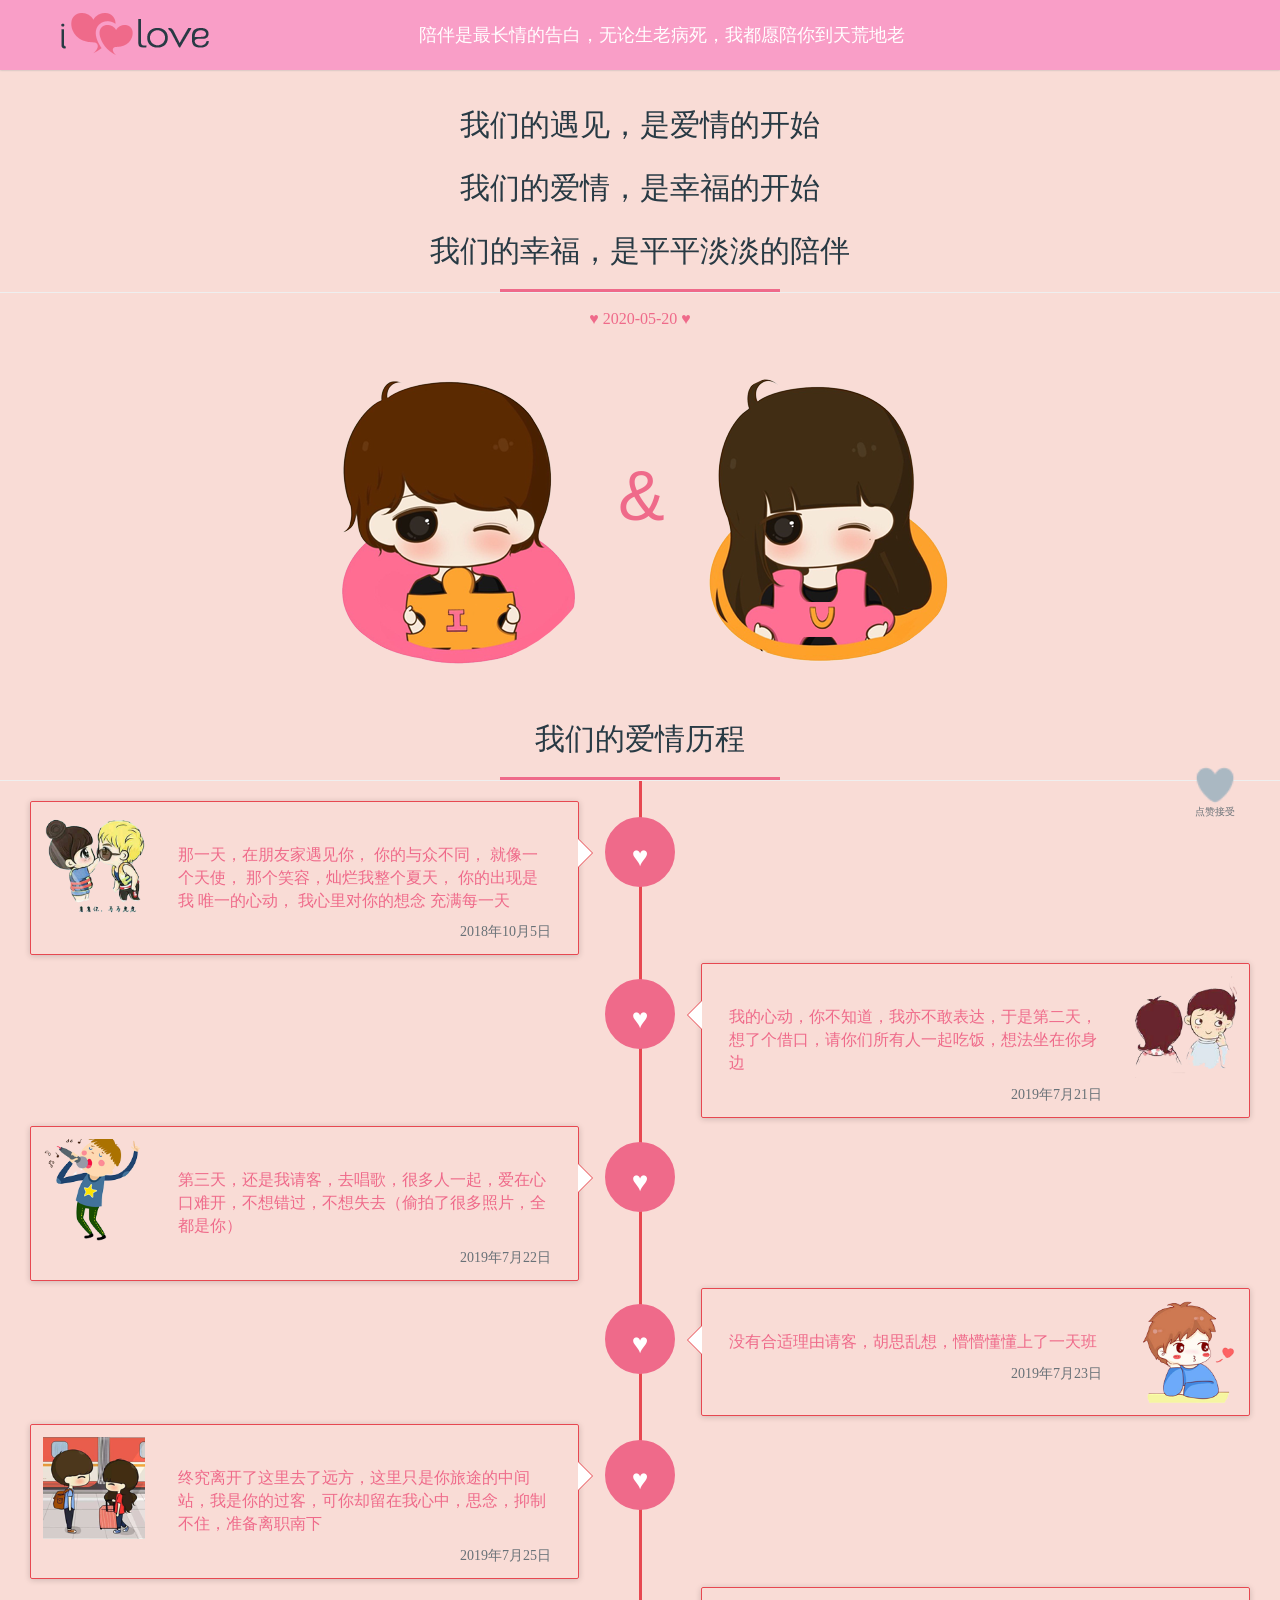
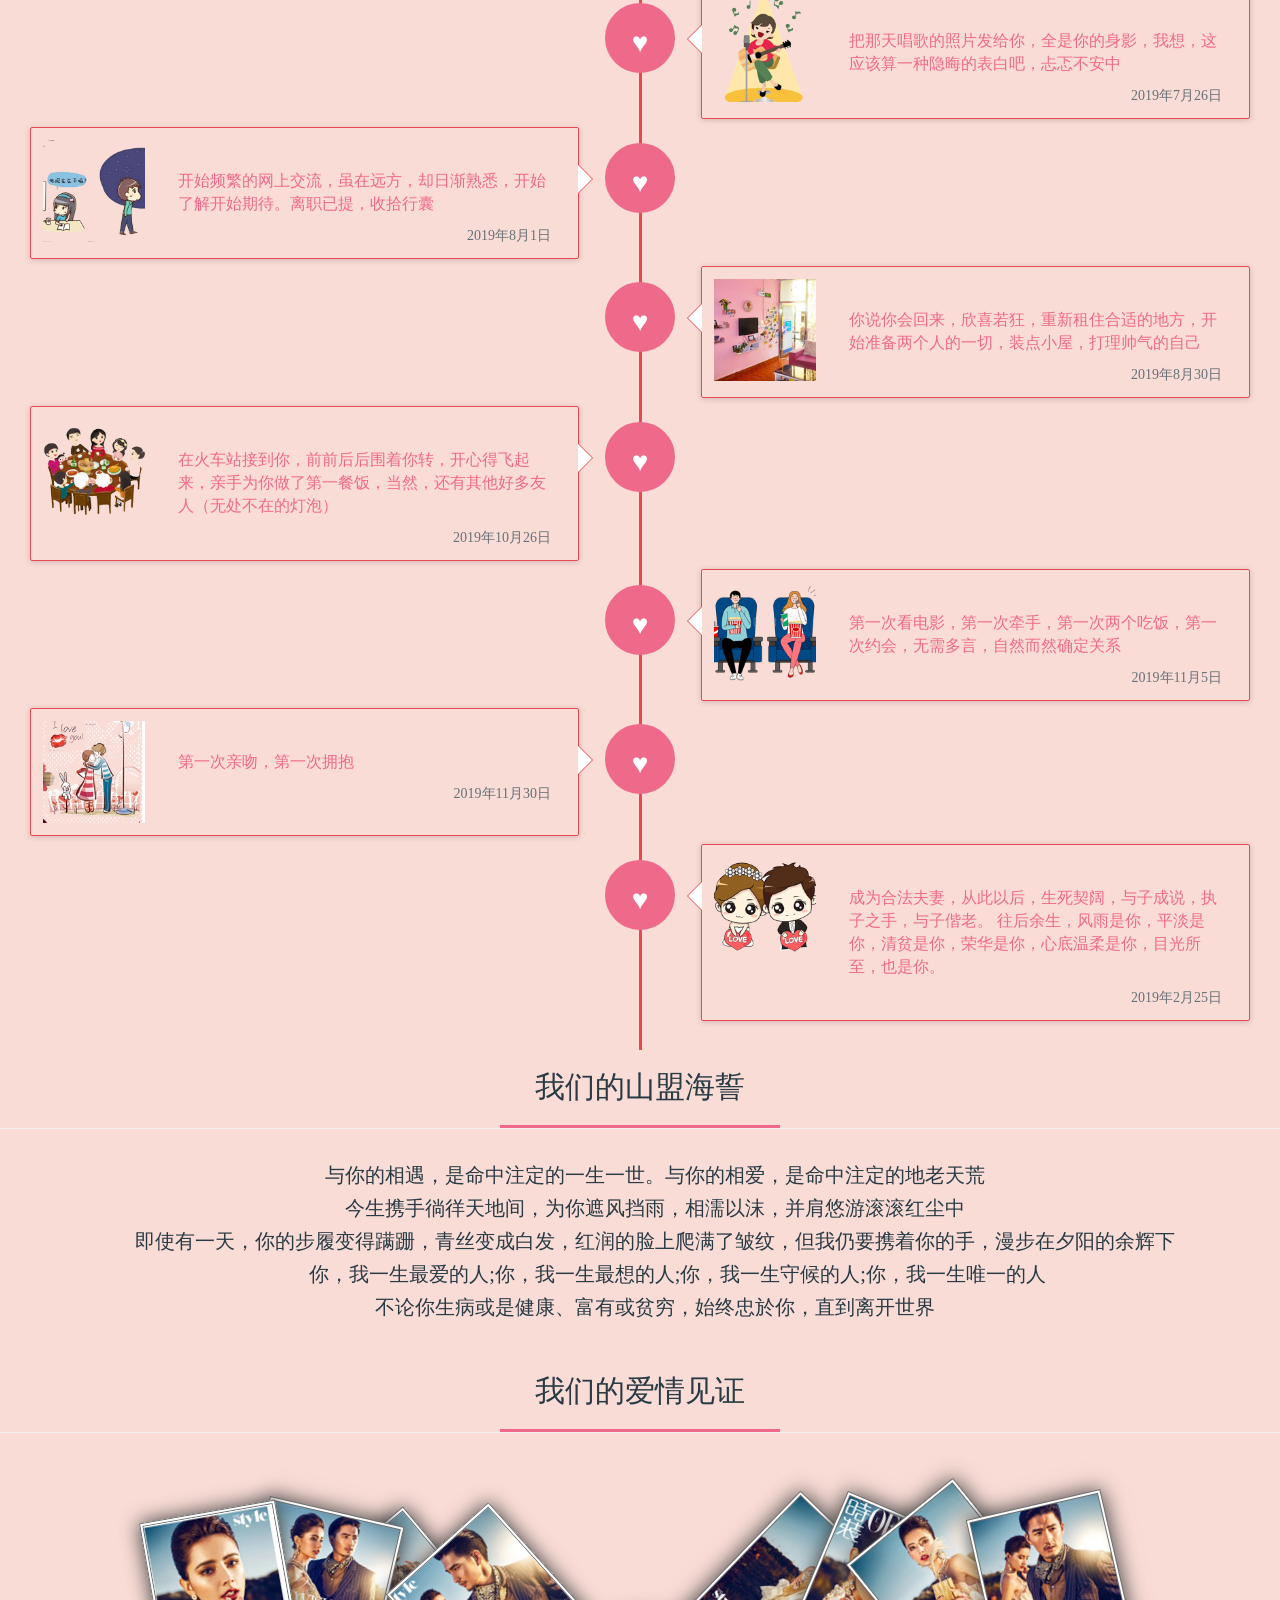
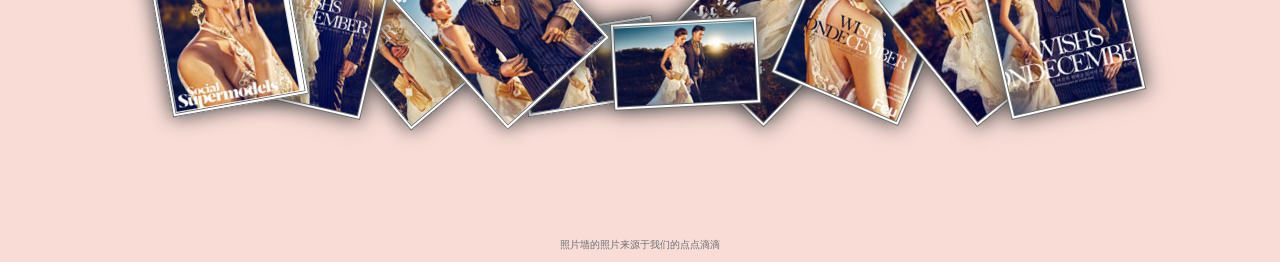
==== commit a574aeba: "try" ====
--- a/index_pc.html
+++ b/index_pc.html
@@ -458,7 +458,7 @@
         });
     </script>
 </div>
-<audio id="bgmMusic" src="faded.mp3"
+<audio id="bgmMusic" src="Asher Book - Try.mp3"
 preload="auto" type="audio/mp3" autoplay="" loop=""></audio>
 <script src="js/anijs-min.js"></script>
 <script src="js/anijs-helper-scrollreveal-min.js"></script>
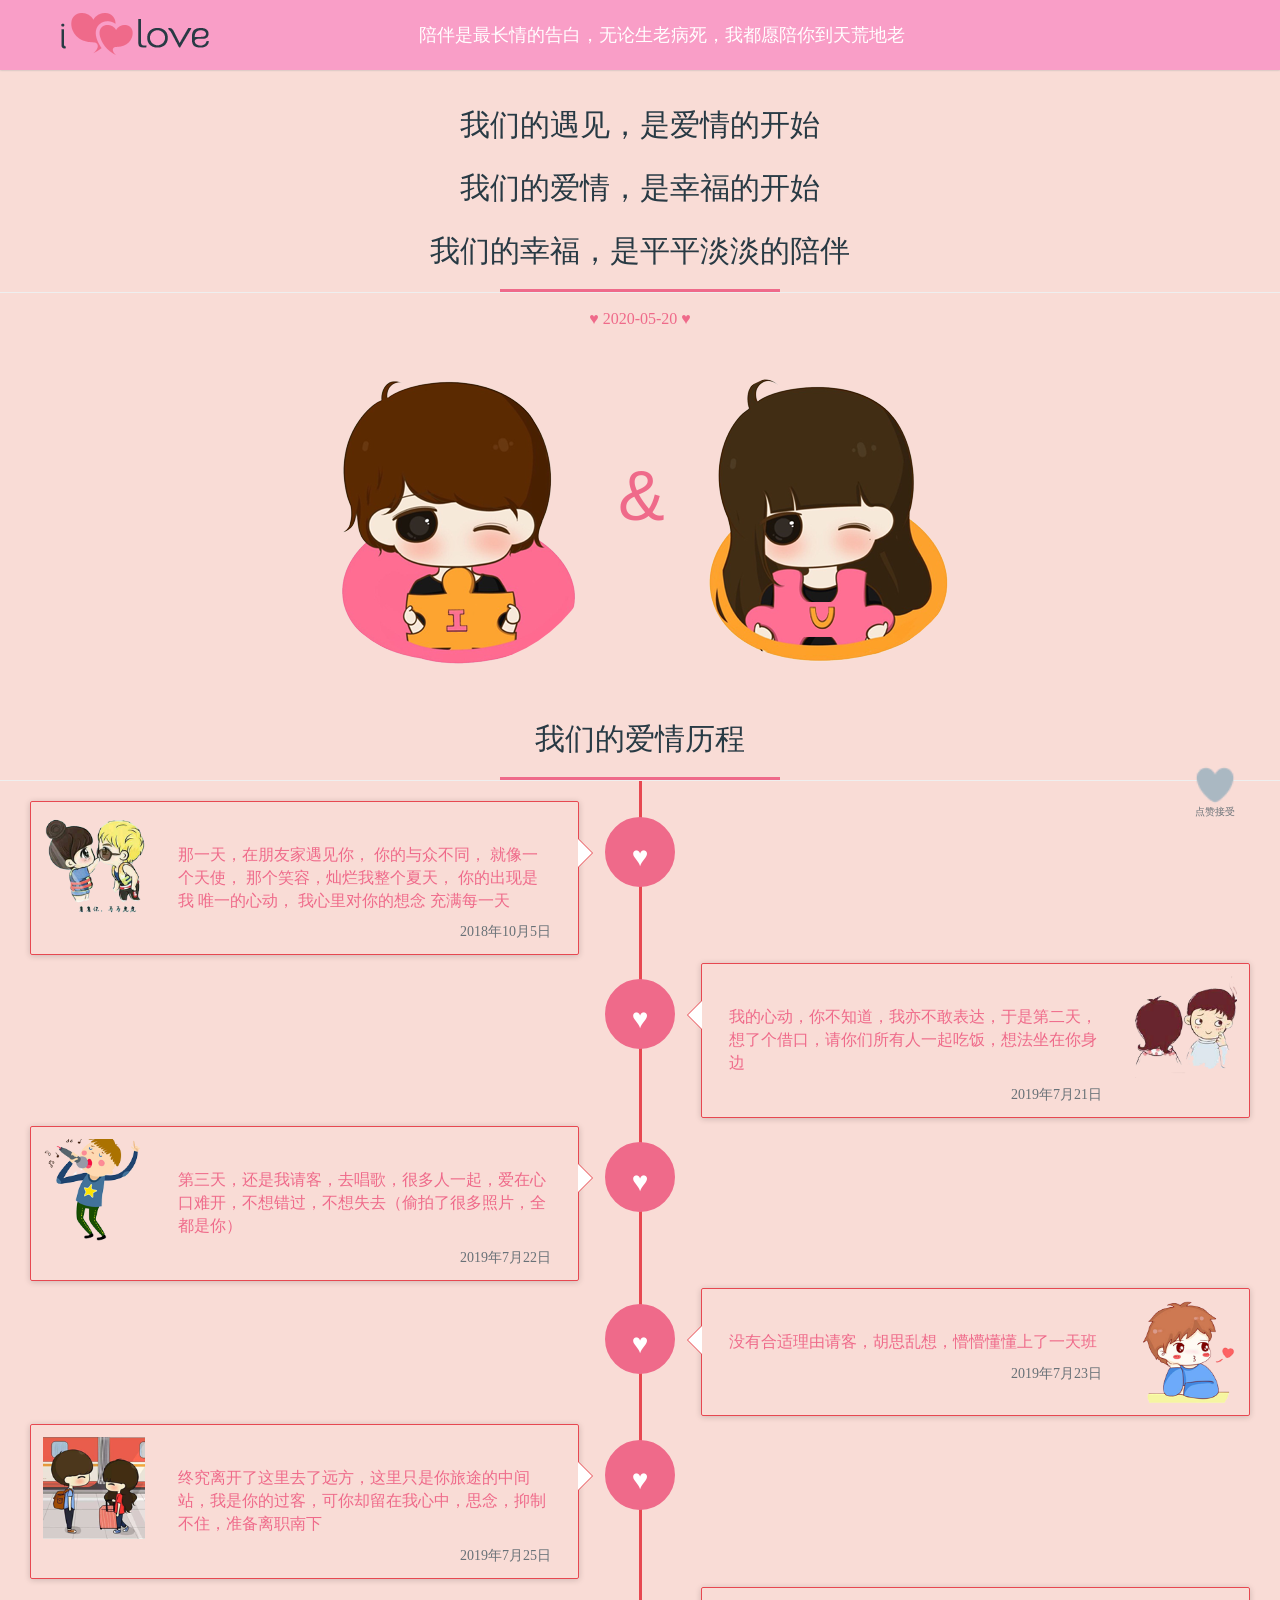
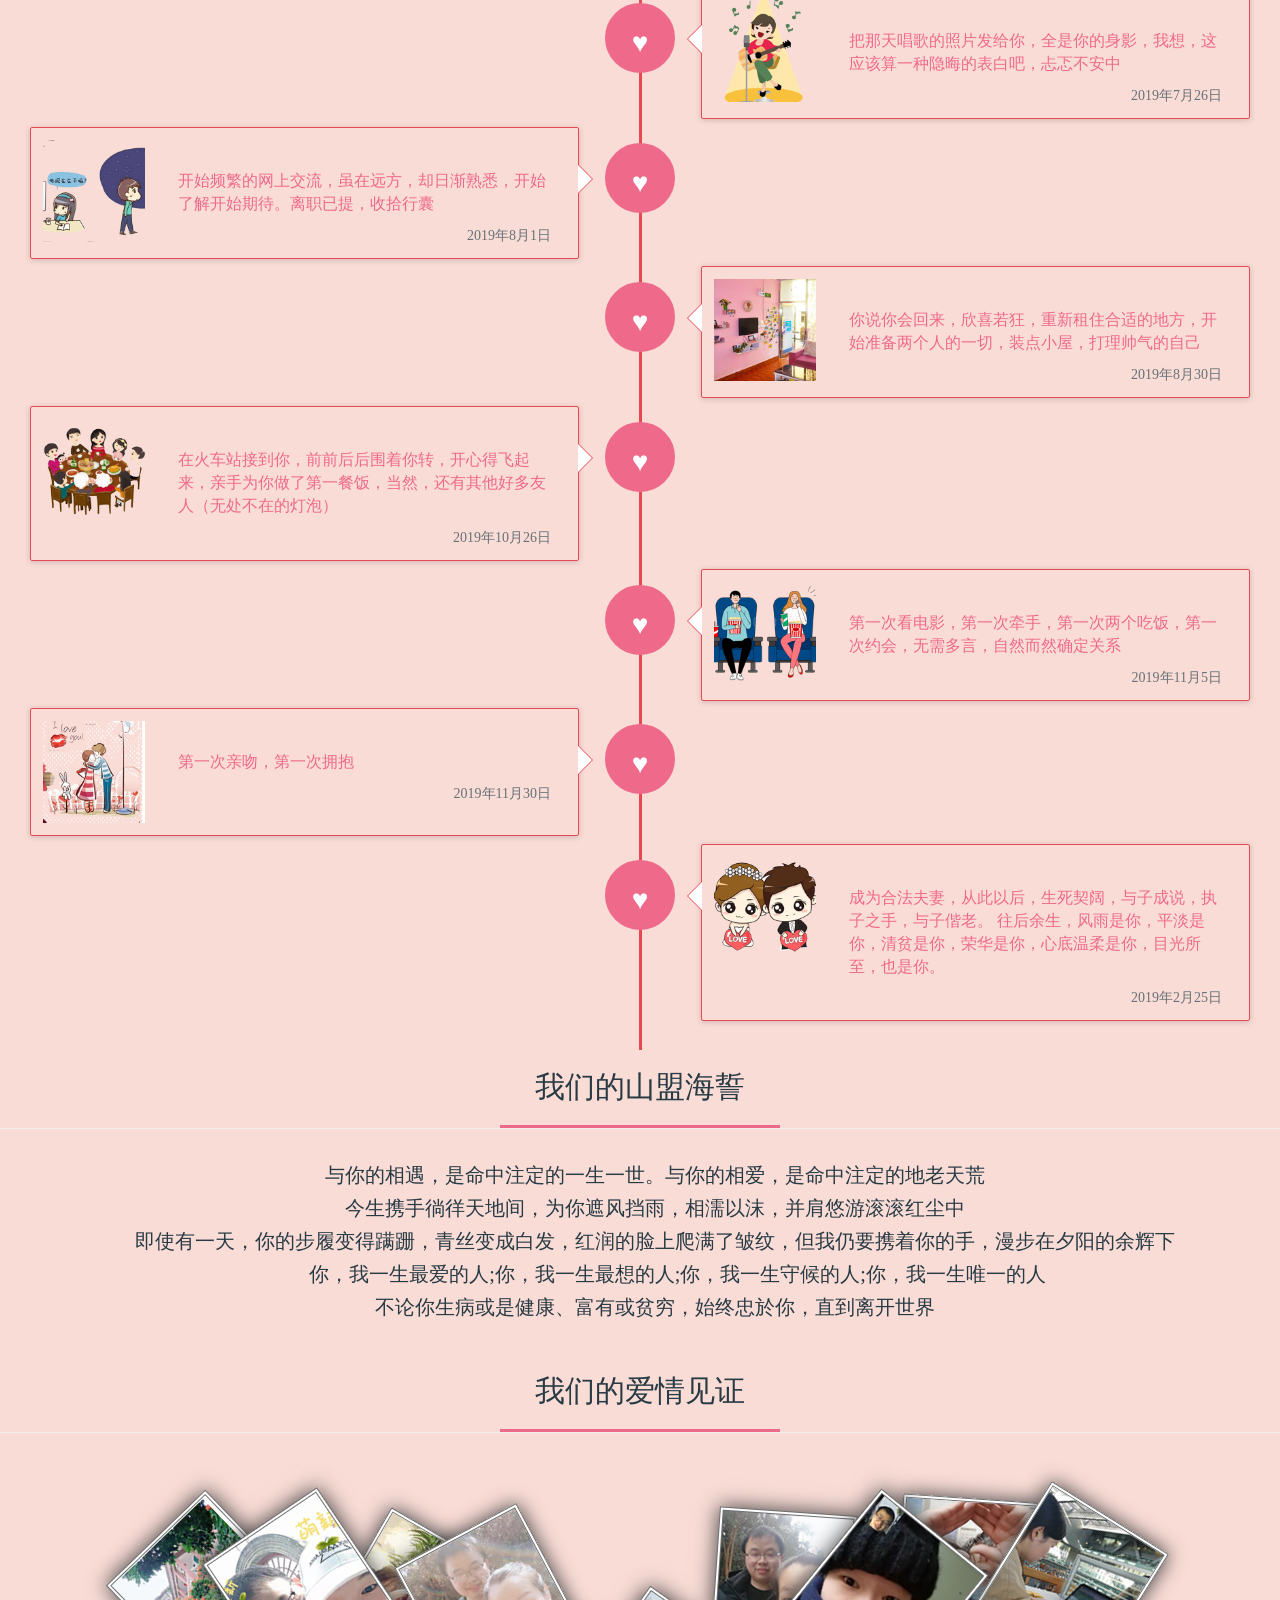
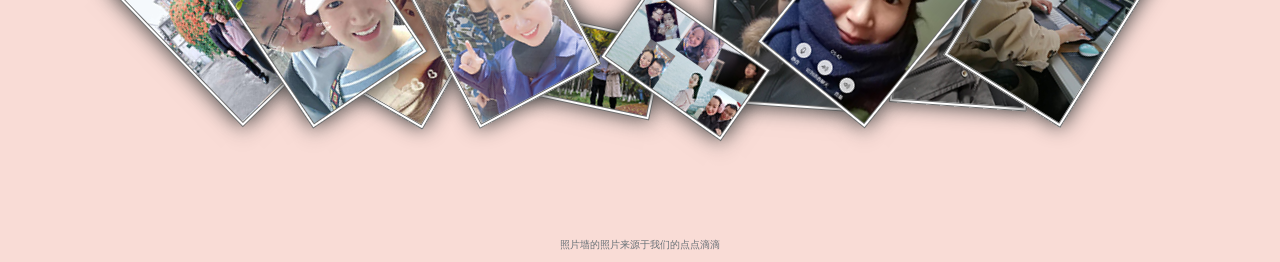
==== commit ee7a67b3: "2" ====
--- a/index_pc.html
+++ b/index_pc.html
@@ -386,13 +386,13 @@
             <li>
                 <a href="images/p1.jpg">
                     <img src="images/p1_s.jpg"
-                         alt="第一次相见"  />
+                         alt="厦门鼓浪屿"  />
                 </a>
             </li>
             <li>
                 <a href="images/p2.jpg">
                     <img src="images/p2_s.jpg"
-                         alt="第一次约会"  />
+                         alt="王府井"  />
                 </a>
             </li>
             <li>
@@ -404,43 +404,43 @@
             <li>
                 <a href="images/p4.jpg">
                     <img src="images/p4_s.jpg"
-                         alt="看电影 "  />
+                         alt="工作"  />
                 </a>
             </li>
             <li>
                 <a href="images/p5.jpg">
                     <img src="images/p5_s.jpg"
-                         alt="拥抱"  />
+                         alt="奥深公园"  />
                 </a>
             </li>
             <li>
                 <a href="images/p6.jpg">
                     <img src="images/p6_s.jpg"
-                         alt="聚会"  />
+                         alt="合集"  />
                 </a>
             </li>
             <li>
                 <a href="images/p7.jpg">
                     <img src="images/p7_s.jpg"
-                         alt="离别"  />
+                         alt="跑步"  />
                 </a>
             </li>
             <li>
                 <a href="images/p8.jpg">
                     <img src="images/p8_s.jpg"
-                         alt="亲吻"  />
+                         alt="通话"  />
                 </a>
             </li>
             <li>
                 <a href="images/p9.jpg">
                     <img src="images/p9_s.jpg"
-                         alt="接送"  />
+                         alt="郴州火车站"  />
                 </a>
             </li>
             <li>
                 <a href="images/p10.jpg">
                     <img src="images/p10_s.jpg"
-                         alt="结婚"  />
+                         alt="国图"  />
                 </a>
             </li>
 
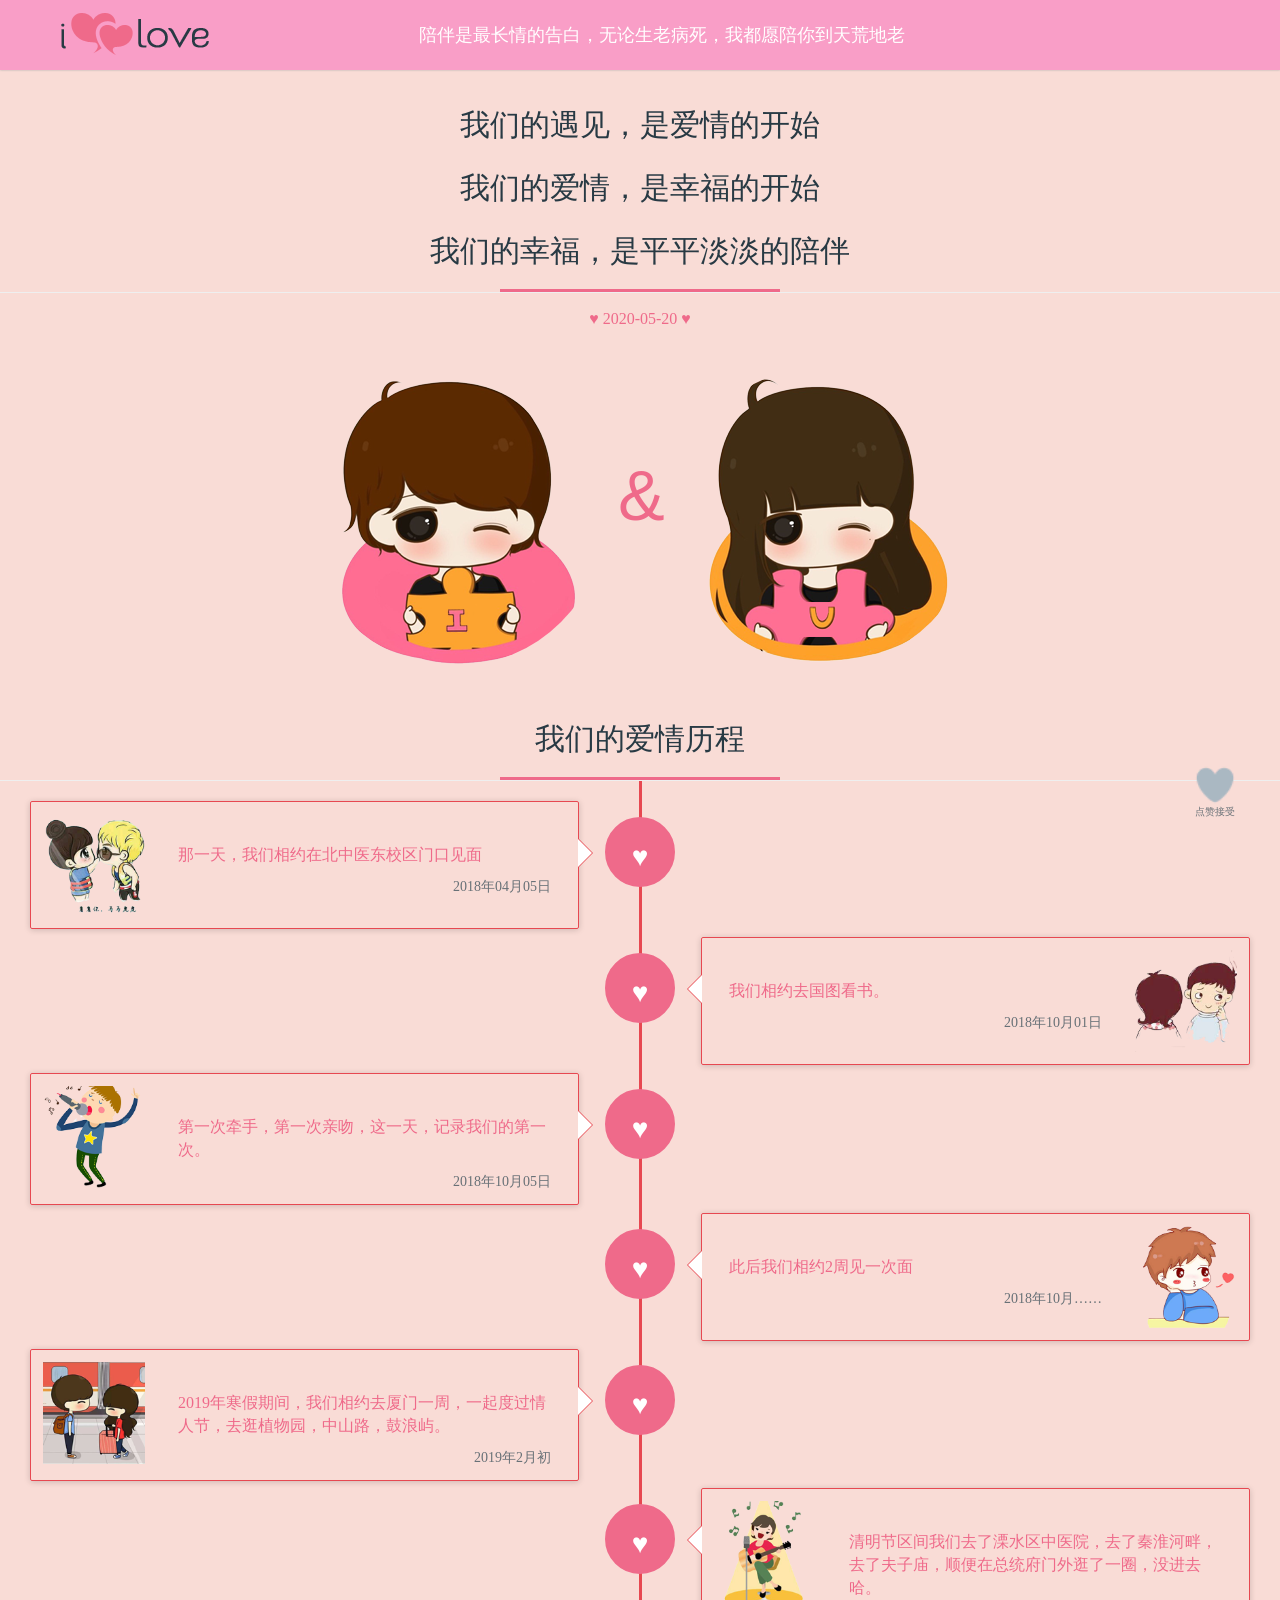
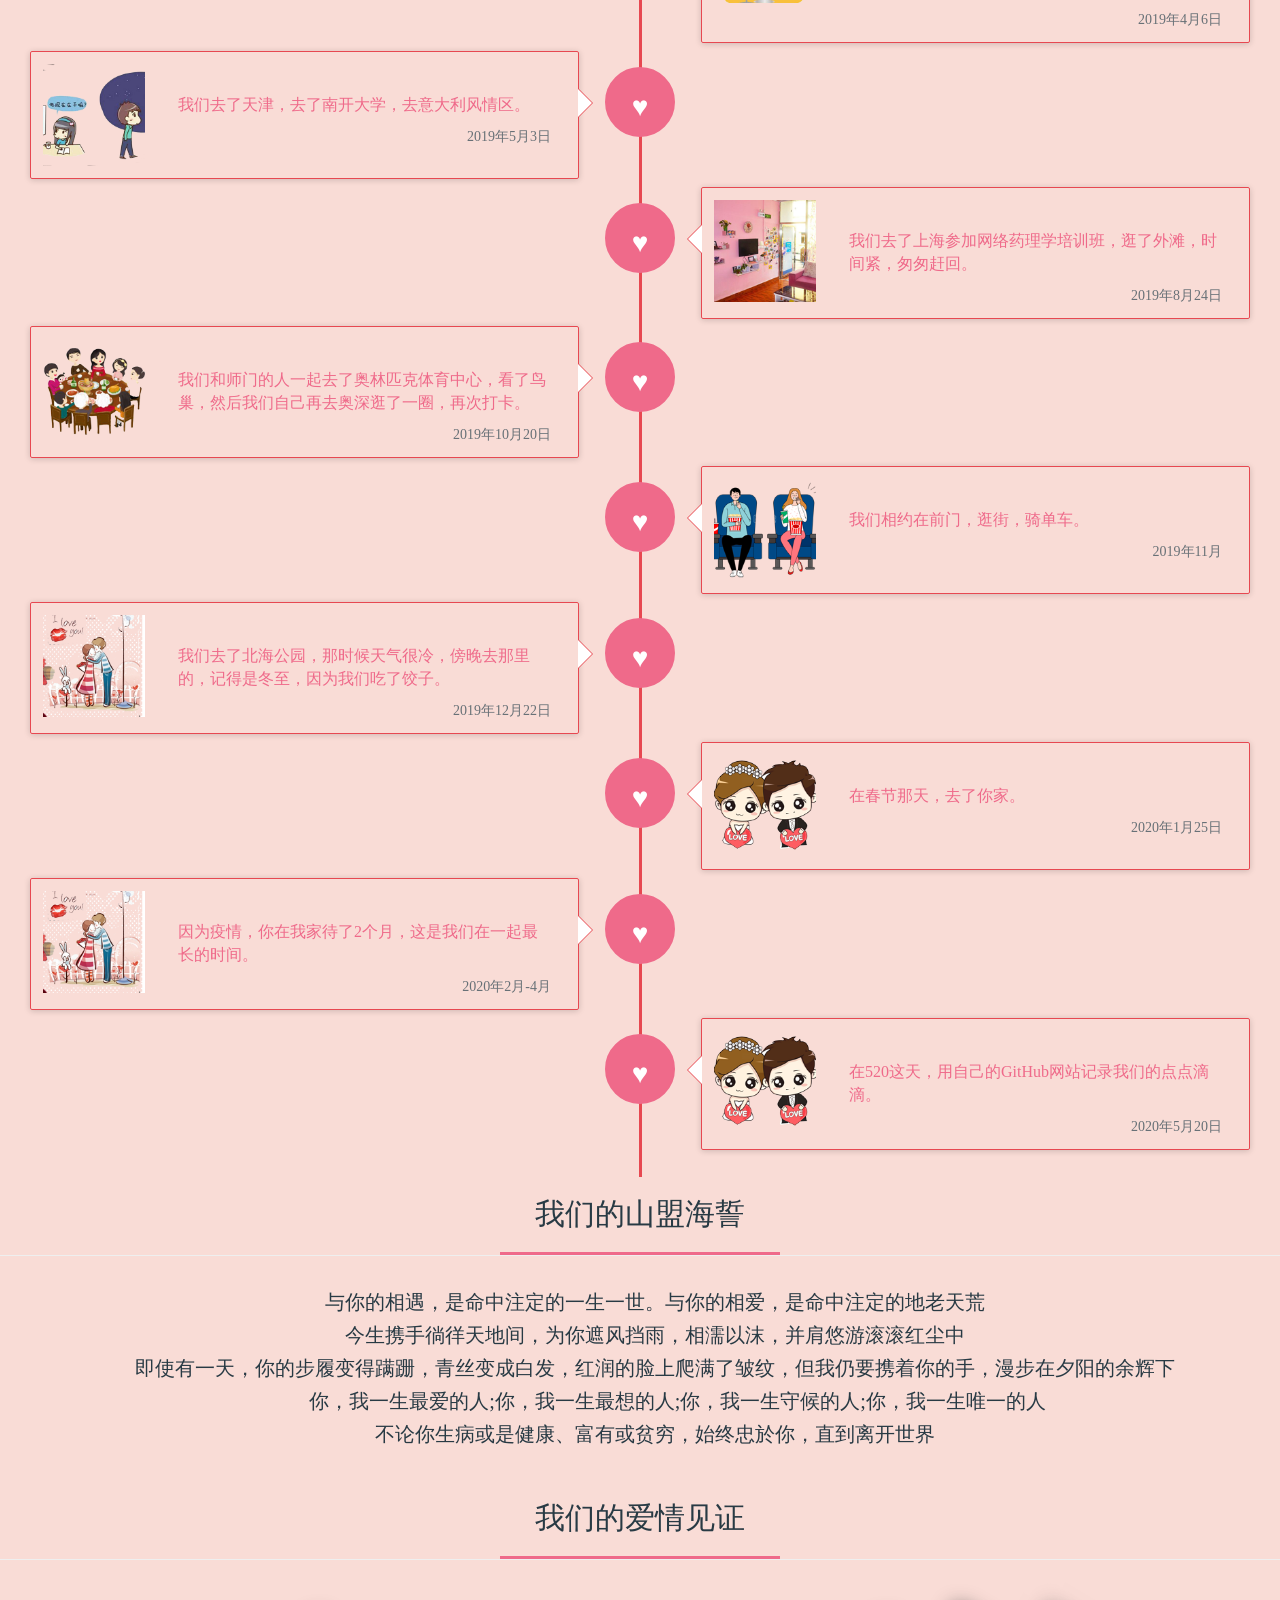
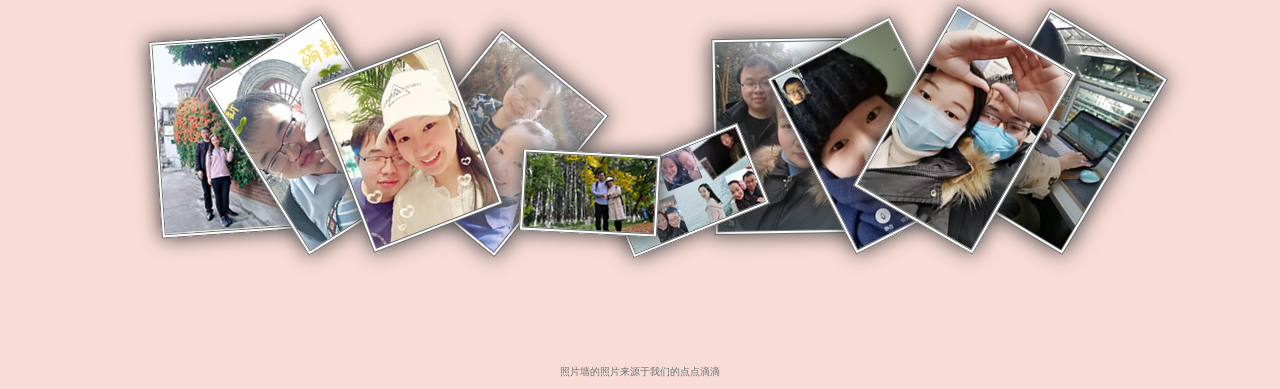
==== commit 50f098b1: "2" ====
--- a/index_pc.html
+++ b/index_pc.html
@@ -83,18 +83,12 @@
                             <div class="timeline-body">
                                 <div >
                                     <div  >
-                                        <p class="txtcolor">那一天，在朋友家遇见你，
-                                            你的与众不同，
-                                            就像一个天使，
-                                            那个笑容，灿烂我整个夏天，
-                                            你的出现是我
-                                            唯一的心动，
-                                            我心里对你的想念
-                                            充满每一天</p>
-                                    </div>
-                                </div>
-                            </div>
-                                <div class="timeline-foot">2018年10月5日</div>
+                                        <p class="txtcolor">那一天，我们相约在北中医东校区门口见面
+                                            </p>
+                                    </div>
+                                </div>
+                            </div>
+                                <div class="timeline-foot">2018年04月05日</div>
                             </div>
                         </div>
                     </li>
@@ -114,11 +108,11 @@
                             <div class="timeline-body">
                                 <div >
                                     <div >
-                                        <p class="txtcolor">我的心动，你不知道，我亦不敢表达，于是第二天，想了个借口，请你们所有人一起吃饭，想法坐在你身边</p>
-                                    </div>
-                                </div>
-                            </div>
-                            <div class="timeline-foot">2019年7月21日</div>
+                                        <p class="txtcolor">我们相约去国图看书。</p>
+                                    </div>
+                                </div>
+                            </div>
+                            <div class="timeline-foot">2018年10月01日</div>
                                 </div>
                         </div>
                     </li>
@@ -137,11 +131,11 @@
                             <div class="timeline-body">
                                 <div >
                                     <div >
-                                        <p class="txtcolor">第三天，还是我请客，去唱歌，很多人一起，爱在心口难开，不想错过，不想失去（偷拍了很多照片，全都是你）</p>
-                                    </div>
-                                </div>
-                            </div>
-                                <div class="timeline-foot">2019年7月22日</div>
+                                        <p class="txtcolor">第一次牵手，第一次亲吻，这一天，记录我们的第一次。</p>
+                                    </div>
+                                </div>
+                            </div>
+                                <div class="timeline-foot">2018年10月05日</div>
                                 </div>
                         </div>
                     </li>
@@ -161,11 +155,11 @@
                             <div class="timeline-body">
                                 <div >
                                     <div >
-                                        <p class="txtcolor">没有合适理由请客，胡思乱想，懵懵懂懂上了一天班</p>
-                                    </div>
-                                </div>
-                            </div>
-                                <div class="timeline-foot">2019年7月23日</div>
+                                        <p class="txtcolor">此后我们相约2周见一次面</p>
+                                    </div>
+                                </div>
+                            </div>
+                                <div class="timeline-foot">2018年10月……</div>
                                 </div>
                         </div>
                     </li>
@@ -184,11 +178,11 @@
                             <div class="timeline-body">
                                 <div >
                                     <div >
-                                        <p class="txtcolor">终究离开了这里去了远方，这里只是你旅途的中间站，我是你的过客，可你却留在我心中，思念，抑制不住，准备离职南下</p>
-                                    </div>
-                                </div>
-                            </div>
-                                <div class="timeline-foot">2019年7月25日</div>
+                                        <p class="txtcolor">2019年寒假期间，我们相约去厦门一周，一起度过情人节，去逛植物园，中山路，鼓浪屿。</p>
+                                    </div>
+                                </div>
+                            </div>
+                                <div class="timeline-foot">2019年2月初</div>
                                 </div>
                         </div>
                     </li>
@@ -207,11 +201,11 @@
                                 <div class="timeline-body">
                                     <div >
                                         <div >
-                                            <p class="txtcolor">把那天唱歌的照片发给你，全是你的身影，我想，这应该算一种隐晦的表白吧，忐忑不安中</p>
-                                        </div>
-                                    </div>
-                                </div>
-                                <div class="timeline-foot">2019年7月26日</div>
+                                            <p class="txtcolor">清明节区间我们去了溧水区中医院，去了秦淮河畔，去了夫子庙，顺便在总统府门外逛了一圈，没进去哈。</p>
+                                        </div>
+                                    </div>
+                                </div>
+                                <div class="timeline-foot">2019年4月6日</div>
                             </div>
                         </div>
                     </li>
@@ -230,11 +224,11 @@
                                 <div class="timeline-body">
                                     <div >
                                         <div>
-                                            <p class="txtcolor">开始频繁的网上交流，虽在远方，却日渐熟悉，开始了解开始期待。离职已提，收拾行囊</p>
-                                        </div>
-                                    </div>
-                                </div>
-                                <div class="timeline-foot">2019年8月1日</div>
+                                            <p class="txtcolor">我们去了天津，去了南开大学，去意大利风情区。</p>
+                                        </div>
+                                    </div>
+                                </div>
+                                <div class="timeline-foot">2019年5月3日</div>
                             </div>
                         </div>
                     </li>
@@ -253,11 +247,11 @@
                                 <div class="timeline-body">
                                     <div >
                                         <div >
-                                            <p class="txtcolor">你说你会回来，欣喜若狂，重新租住合适的地方，开始准备两个人的一切，装点小屋，打理帅气的自己</p>
-                                        </div>
-                                    </div>
-                                </div>
-                                <div class="timeline-foot">2019年8月30日</div>
+                                            <p class="txtcolor">我们去了上海参加网络药理学培训班，逛了外滩，时间紧，匆匆赶回。</p>
+                                        </div>
+                                    </div>
+                                </div>
+                                <div class="timeline-foot">2019年8月24日</div>
                             </div>
                         </div>
                     </li>
@@ -276,11 +270,11 @@
                                 <div class="timeline-body">
                                     <div >
                                         <div >
-                                            <p class="txtcolor">在火车站接到你，前前后后围着你转，开心得飞起来，亲手为你做了第一餐饭，当然，还有其他好多友人（无处不在的灯泡）</p>
-                                        </div>
-                                    </div>
-                                </div>
-                                <div class="timeline-foot">2019年10月26日</div>
+                                            <p class="txtcolor">我们和师门的人一起去了奥林匹克体育中心，看了鸟巢，然后我们自己再去奥深逛了一圈，再次打卡。</p>
+                                        </div>
+                                    </div>
+                                </div>
+                                <div class="timeline-foot">2019年10月20日</div>
                             </div>
                         </div>
                     </li>
@@ -299,11 +293,11 @@
                                 <div class="timeline-body">
                                     <div >
                                         <div>
-                                            <p class="txtcolor">第一次看电影，第一次牵手，第一次两个吃饭，第一次约会，无需多言，自然而然确定关系</p>
-                                        </div>
-                                    </div>
-                                </div>
-                                <div class="timeline-foot">2019年11月5日</div>
+                                            <p class="txtcolor">我们相约在前门，逛街，骑单车。</p>
+                                        </div>
+                                    </div>
+                                </div>
+                                <div class="timeline-foot">2019年11月</div>
                             </div>
                         </div>
                     </li>
@@ -322,11 +316,11 @@
                                 <div class="timeline-body">
                                     <div >
                                         <div >
-                                            <p class="txtcolor">第一次亲吻，第一次拥抱</p>
-                                        </div>
-                                    </div>
-                                </div>
-                                <div class="timeline-foot">2019年11月30日</div>
+                                            <p class="txtcolor">我们去了北海公园，那时候天气很冷，傍晚去那里的，记得是冬至，因为我们吃了饺子。</p>
+                                        </div>
+                                    </div>
+                                </div>
+                                <div class="timeline-foot">2019年12月22日</div>
                             </div>
                         </div>
                     </li>
@@ -345,12 +339,58 @@
                                 <div class="timeline-body">
                                     <div >
                                         <div>
-                                            <p class="txtcolor">成为合法夫妻，从此以后，生死契阔，与子成说，执子之手，与子偕老。
-                                                往后余生，风雨是你，平淡是你，清贫是你，荣华是你，心底温柔是你，目光所至，也是你。</p>
-                                        </div>
-                                    </div>
-                                </div>
-                                <div class="timeline-foot">2019年2月25日</div>
+                                            <p class="txtcolor">在春节那天，去了你家。</p>
+                                        </div>
+                                    </div>
+                                </div>
+                                <div class="timeline-foot">2020年1月25日</div>
+                            </div>
+                        </div>
+                    </li>
+                     <li data-anijs="if: scroll, on: window, do: rollIn animated, before: $scrollReveal repeat"  class=" col-xs-12">
+                        <div class="timeline-badge wow fadeInUp" data-wow-delay="0.5s" style="">
+                            <i> ♥ </i>
+                        </div>
+                        <div class="timeline-panel wow fadeInLeft" data-wow-delay="0.7s" style="">
+                            <div  class="" style="padding: 0;width: 102px;position: relative;float: left">
+                                <img src="images/x11.png" alt="" style="width: 102px;height: 102px">
+                            </div>
+                            <div class="" style="padding: 0 15px 0 135px">
+                                <div class="timeline-heading">
+                                    <p><br></p>
+                                </div>
+                                <div class="timeline-body">
+                                    <div >
+                                        <div >
+                                            <p class="txtcolor">因为疫情，你在我家待了2个月，这是我们在一起最长的时间。</p>
+                                        </div>
+                                    </div>
+                                </div>
+                                <div class="timeline-foot">2020年2月-4月</div>
+                            </div>
+                        </div>
+                    </li>
+
+                     <li data-anijs="if: scroll, on: window, do: rollIn animated, before: $scrollReveal repeat"  class="timeline-inverted  col-xs-12">
+                        <div class="timeline-badge wow fadeInUp" data-wow-delay="0.5s" style="">
+                            <i> ♥ </i>
+                        </div>
+                        <div class="timeline-panel wow fadeInLeft" data-wow-delay="0.7s" style="">
+                            <div  class="" style="padding: 0;width: 102px;position: relative;float: left">
+                                <img src="images/x12.png" alt="" style="width: 102px;height: 102px">
+                            </div>
+                            <div class="" style="padding: 0 15px 0 135px">
+                                <div class="timeline-heading">
+                                    <p><br></p>
+                                </div>
+                                <div class="timeline-body">
+                                    <div >
+                                        <div>
+                                            <p class="txtcolor">在520这天，用自己的GitHub网站记录我们的点点滴滴。</p>
+                                        </div>
+                                    </div>
+                                </div>
+                                <div class="timeline-foot">2020年5月20日</div>
                             </div>
                         </div>
                     </li>
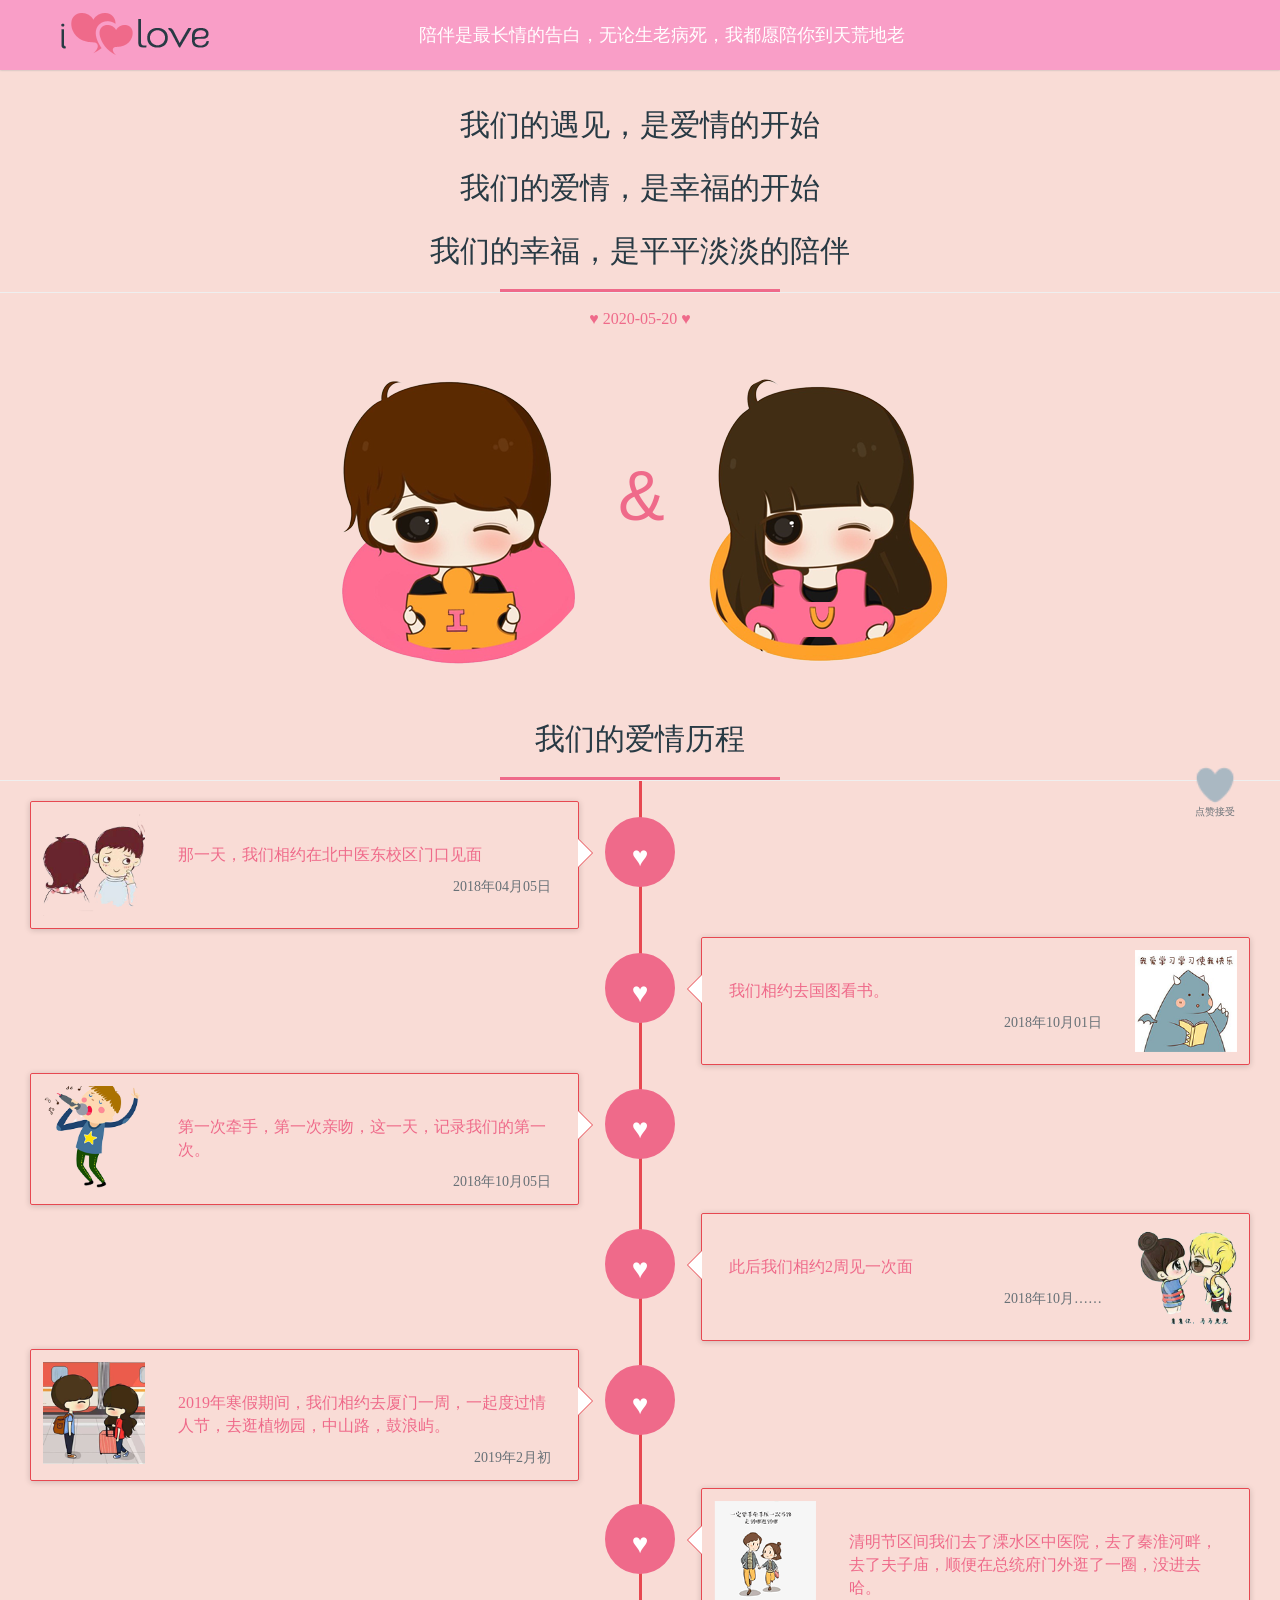
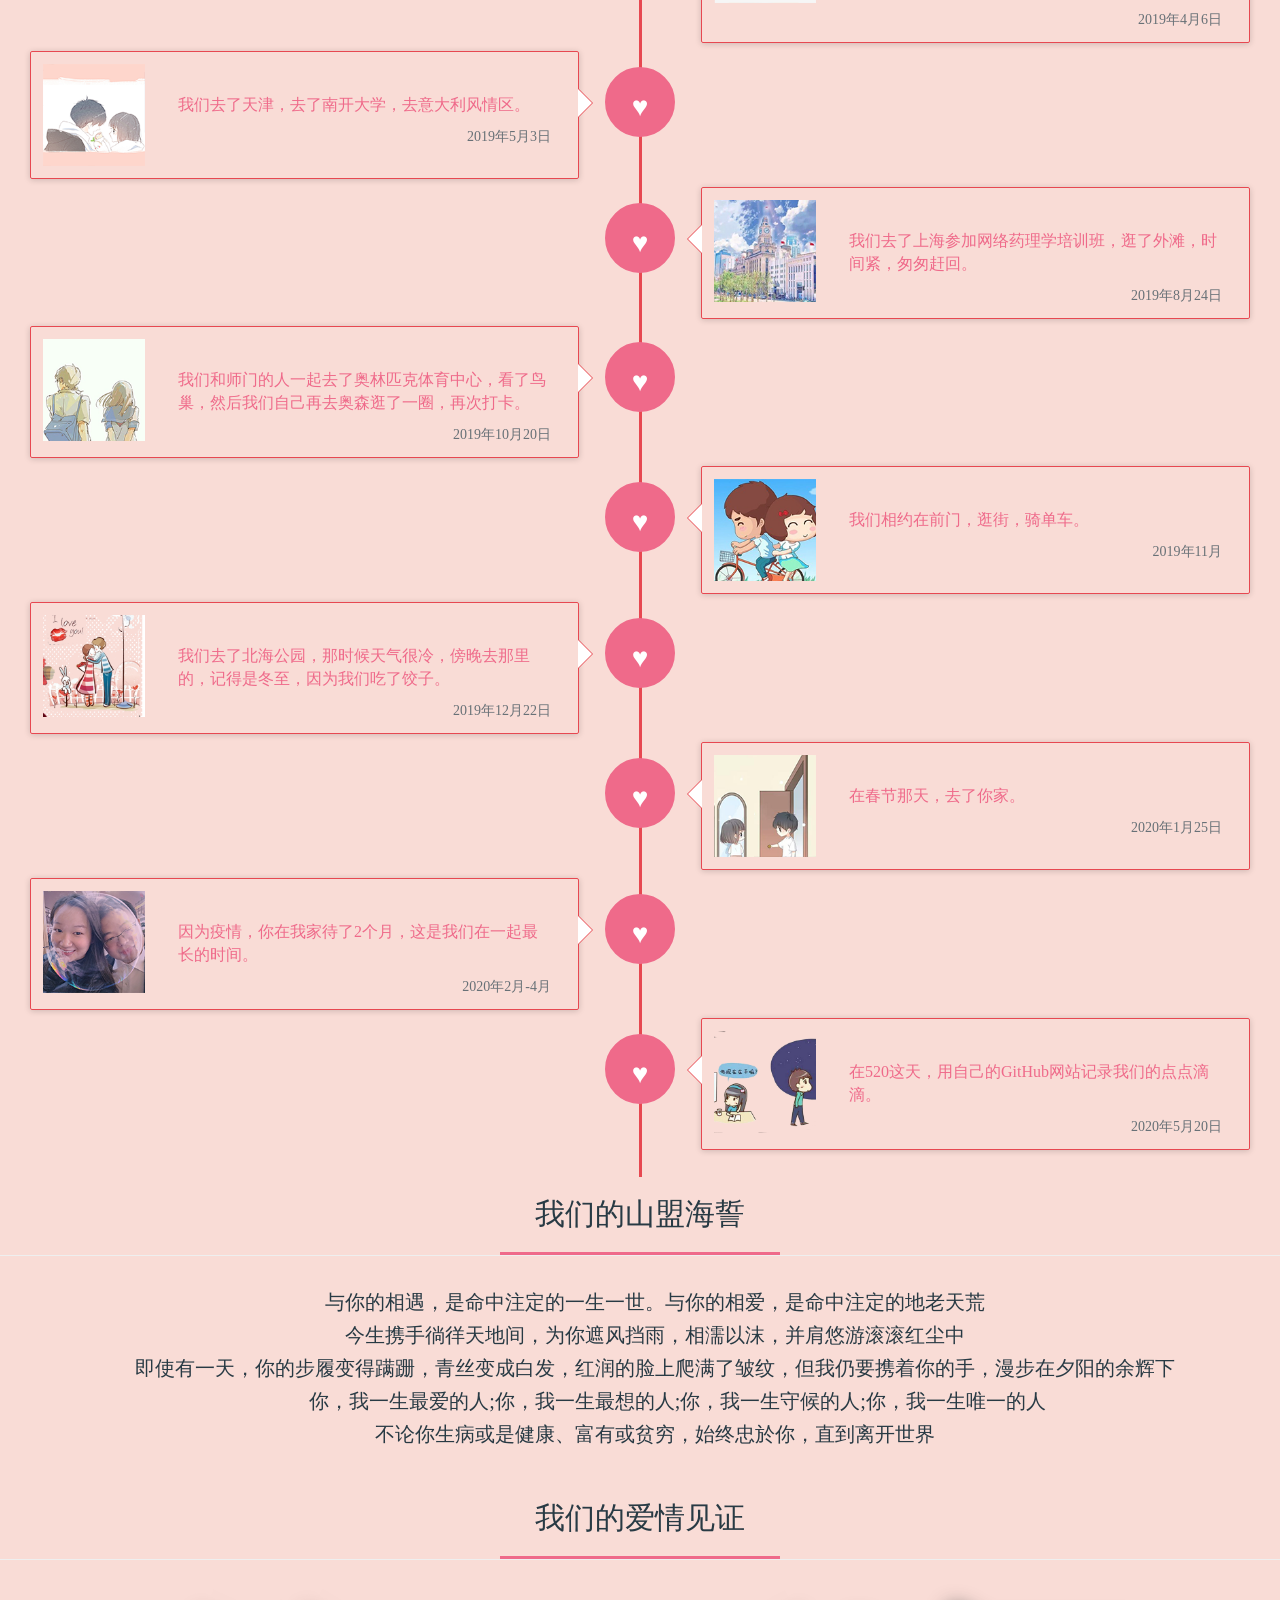
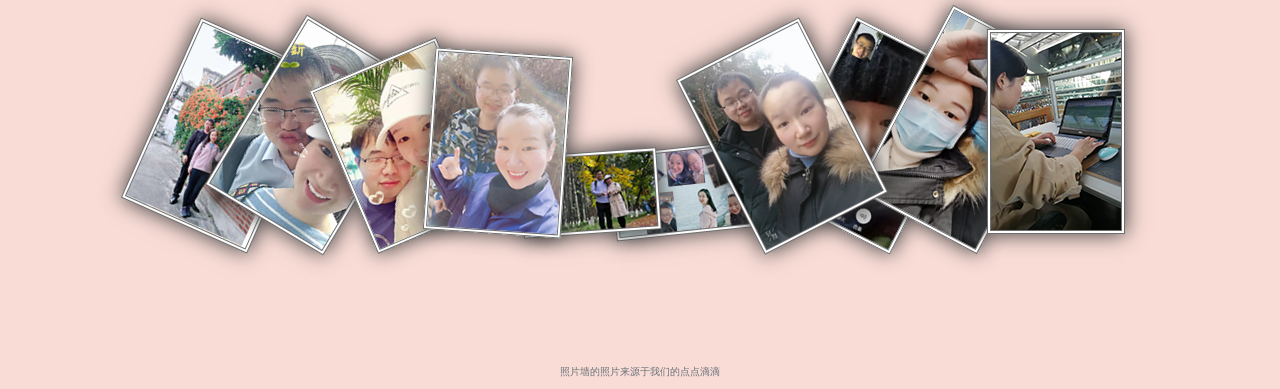
==== commit 42a5bcfb: "1" ====
--- a/index_pc.html
+++ b/index_pc.html
@@ -270,7 +270,7 @@
                                 <div class="timeline-body">
                                     <div >
                                         <div >
-                                            <p class="txtcolor">我们和师门的人一起去了奥林匹克体育中心，看了鸟巢，然后我们自己再去奥深逛了一圈，再次打卡。</p>
+                                            <p class="txtcolor">我们和师门的人一起去了奥林匹克体育中心，看了鸟巢，然后我们自己再去奥森逛了一圈，再次打卡。</p>
                                         </div>
                                     </div>
                                 </div>
@@ -353,7 +353,7 @@
                         </div>
                         <div class="timeline-panel wow fadeInLeft" data-wow-delay="0.7s" style="">
                             <div  class="" style="padding: 0;width: 102px;position: relative;float: left">
-                                <img src="images/x11.png" alt="" style="width: 102px;height: 102px">
+                                <img src="images/x13.png" alt="" style="width: 102px;height: 102px">
                             </div>
                             <div class="" style="padding: 0 15px 0 135px">
                                 <div class="timeline-heading">
@@ -377,7 +377,7 @@
                         </div>
                         <div class="timeline-panel wow fadeInLeft" data-wow-delay="0.7s" style="">
                             <div  class="" style="padding: 0;width: 102px;position: relative;float: left">
-                                <img src="images/x12.png" alt="" style="width: 102px;height: 102px">
+                                <img src="images/x14.png" alt="" style="width: 102px;height: 102px">
                             </div>
                             <div class="" style="padding: 0 15px 0 135px">
                                 <div class="timeline-heading">
